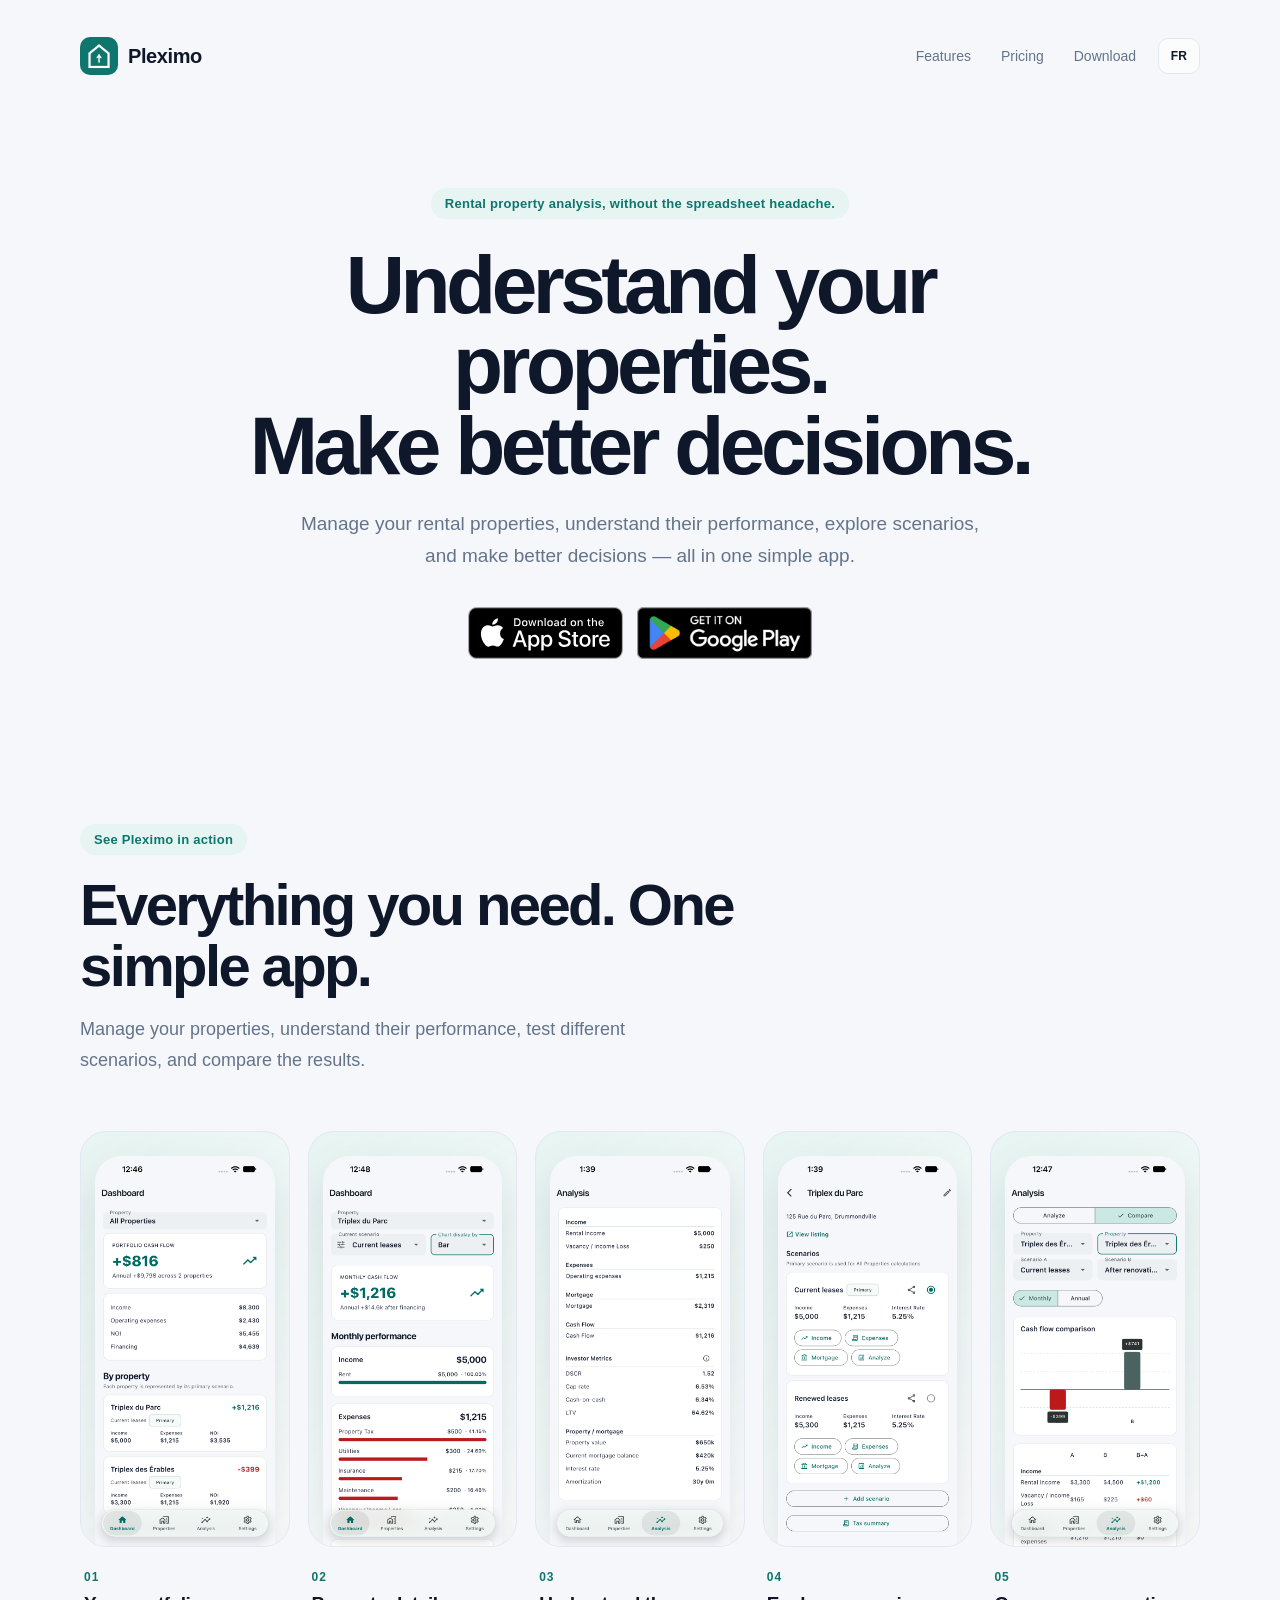
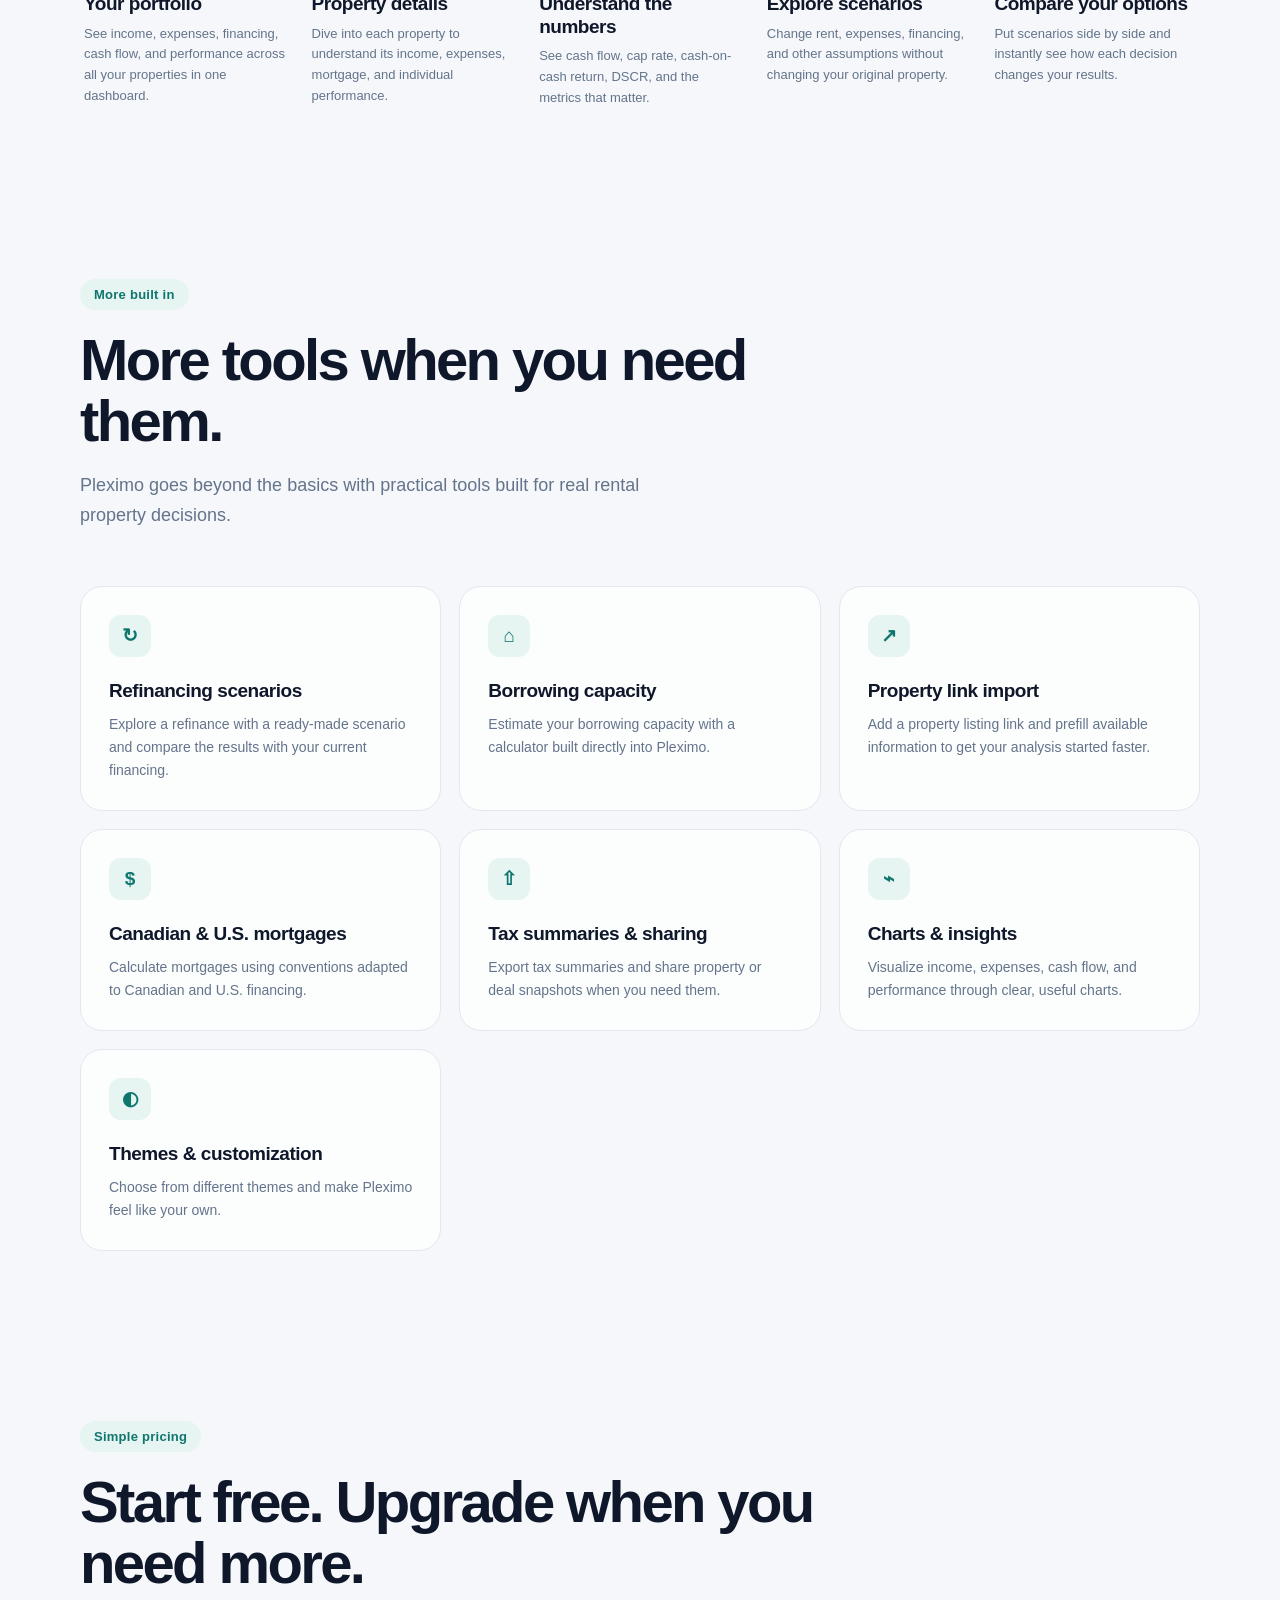
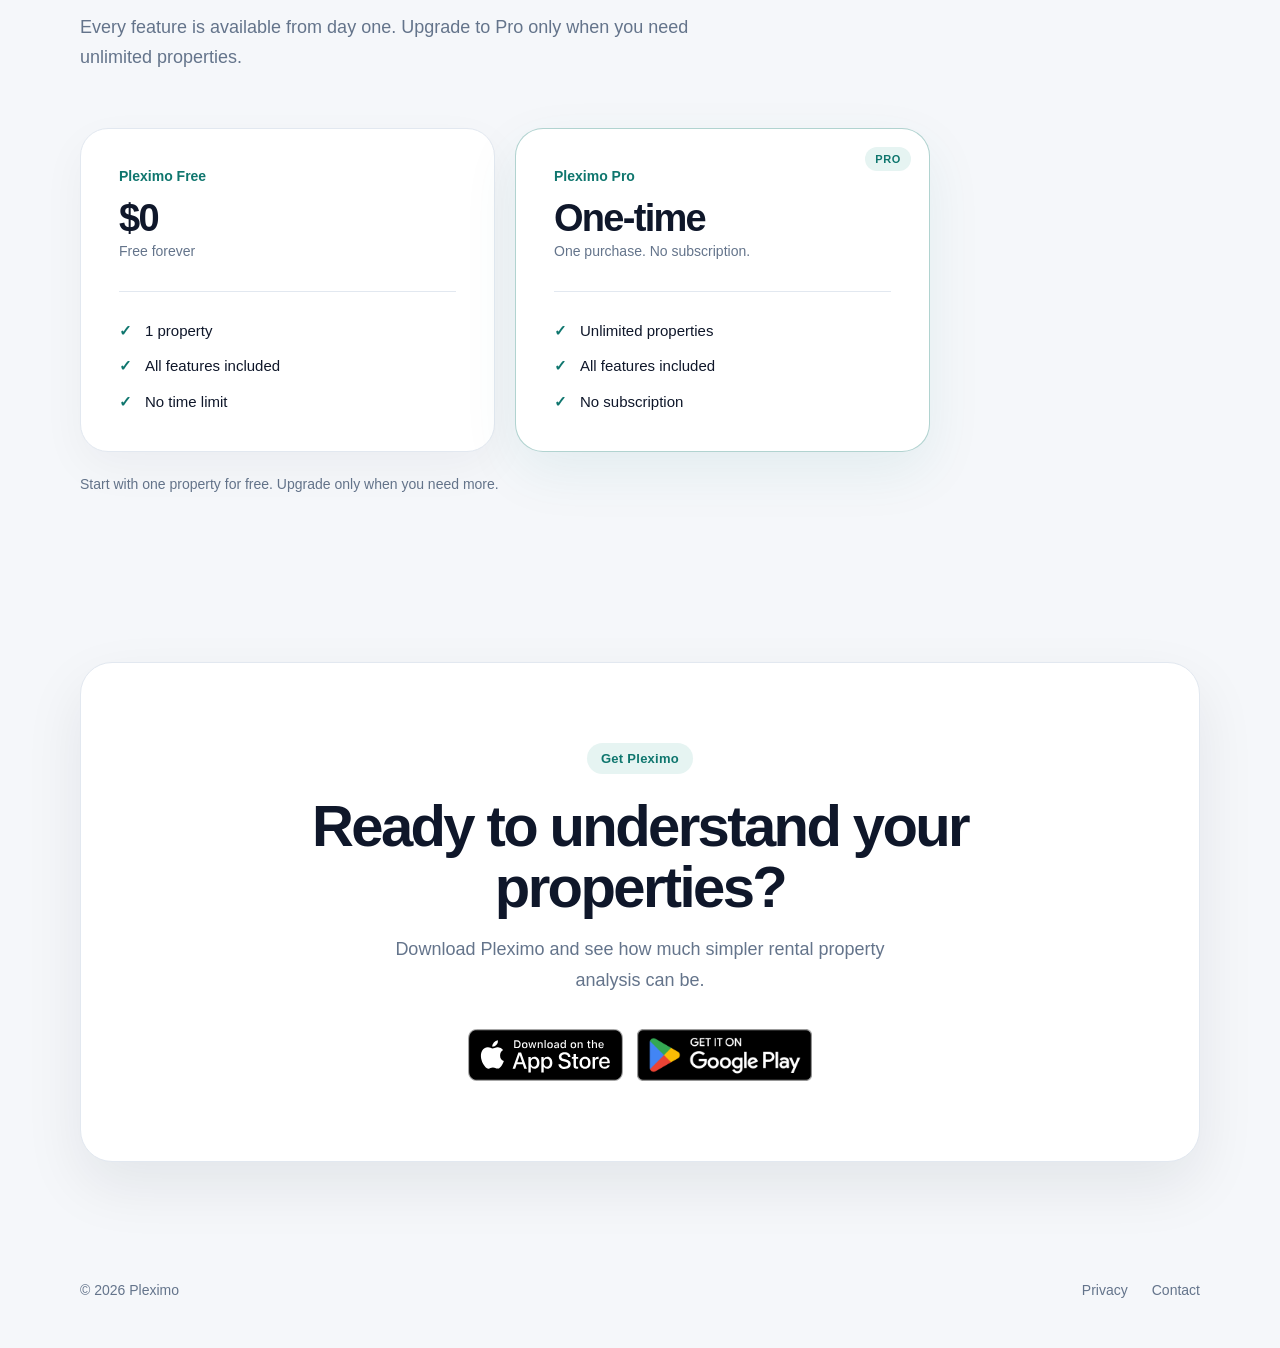
==== index.html @ 224b0ed3 "Improved website" ====
<!doctype html>
<html lang="en">

<head>
  <meta charset="utf-8">
  <meta name="viewport" content="width=device-width, initial-scale=1">

  <meta
    name="description"
    content="Analyze rental properties, explore scenarios, calculate borrowing capacity, and understand your real estate investments with Pleximo."
  >

  <meta name="theme-color" content="#f5f7fa">

  <title>Pleximo — Understand your properties. Make better decisions.</title>

  <link rel="stylesheet" href="styles.css">
</head>

<body>

  <!-- HEADER -->
  <header class="container">
    <nav>

      <a class="brand" href="#">
        <img src="logo.png" alt="Pleximo" class="brand-logo">
        <span>Pleximo</span>
      </a>

      <div class="nav-right">

        <div class="navlinks">
          <a href="#features">Features</a>
          <a href="#pricing">Pricing</a>
          <a href="#download">Download</a>
        </div>

        <a
          class="language-switch"
          href="fr.html"
          aria-label="Afficher le site en français"
        >
          FR
        </a>

      </div>

    </nav>
  </header>


  <main>

    <!-- HERO -->
    <section class="hero container">

      <div class="eyebrow">
        Rental property analysis, without the spreadsheet headache.
      </div>

      <h1>
        Understand your properties.<br>
        Make better decisions.
      </h1>

      <p>
        Manage your rental properties, understand their performance,
        explore scenarios, and make better decisions — all in one simple app.
      </p>

      <div class="store-buttons">

        <a
          href="https://apps.apple.com/"
          target="_blank"
          rel="noopener"
          class="store-link"
          aria-label="Download Pleximo on the App Store"
        >
          <img
            src="assets/badges/app-store-en.svg"
            alt="Download on the App Store"
            class="store-badge"
          >
        </a>

        <a
          href="https://play.google.com/"
          target="_blank"
          rel="noopener"
          class="store-link"
          aria-label="Get Pleximo on Google Play"
        >
          <img
            src="assets/badges/google-play-en.png"
            alt="Get it on Google Play"
            class="store-badge"
          >
        </a>

      </div>

    </section>


    <!-- APP SHOWCASE -->
    <section class="section container" id="features">

      <div class="section-head showcase-head">

        <div class="eyebrow">
          See Pleximo in action
        </div>

        <h2>
          Everything you need. One simple app.
        </h2>

        <p>
          Manage your properties, understand their performance,
          test different scenarios, and compare the results.
        </p>

      </div>


      <div class="screenshots-scroll">

        <!-- PORTFOLIO -->
        <article class="screenshot-item">

          <div class="screenshot-card">
            <img
              src="assets/en/dashboard.png"
              alt="Pleximo portfolio dashboard"
              class="showcase-screenshot"
            >
          </div>

          <div class="screenshot-info">
            <span>01</span>

            <h3>Your portfolio</h3>

            <p>
              See income, expenses, financing, cash flow, and performance
              across all your properties in one dashboard.
            </p>
          </div>

        </article>


        <!-- PROPERTY -->
        <article class="screenshot-item">

          <div class="screenshot-card">
            <img
              src="assets/en/property.png"
              alt="Pleximo property overview"
              class="showcase-screenshot"
            >
          </div>

          <div class="screenshot-info">
            <span>02</span>

            <h3>Property details</h3>

            <p>
              Dive into each property to understand its income,
              expenses, mortgage, and individual performance.
            </p>
          </div>

        </article>


        <!-- ANALYSIS -->
        <article class="screenshot-item">

          <div class="screenshot-card">
            <img
              src="assets/en/analysis.png"
              alt="Pleximo investment analysis"
              class="showcase-screenshot"
            >
          </div>

          <div class="screenshot-info">
            <span>03</span>

            <h3>Understand the numbers</h3>

            <p>
              See cash flow, cap rate, cash-on-cash return,
              DSCR, and the metrics that matter.
            </p>
          </div>

        </article>


        <!-- SCENARIOS -->
        <article class="screenshot-item">

          <div class="screenshot-card">
            <img
              src="assets/en/scenario.png"
              alt="Pleximo property scenarios"
              class="showcase-screenshot"
            >
          </div>

          <div class="screenshot-info">
            <span>04</span>

            <h3>Explore scenarios</h3>

            <p>
              Change rent, expenses, financing, and other assumptions
              without changing your original property.
            </p>
          </div>

        </article>


        <!-- COMPARISON -->
        <article class="screenshot-item">

          <div class="screenshot-card">
            <img
              src="assets/en/comparison.png"
              alt="Pleximo scenario comparison"
              class="showcase-screenshot"
            >
          </div>

          <div class="screenshot-info">
            <span>05</span>

            <h3>Compare your options</h3>

            <p>
              Put scenarios side by side and instantly see
              how each decision changes your results.
            </p>
          </div>

        </article>

      </div>

    </section>


    <!-- MORE FEATURES -->
    <section class="section container">

      <div class="section-head">

        <div class="eyebrow">
          More built in
        </div>

        <h2>
          More tools when you need them.
        </h2>

        <p>
          Pleximo goes beyond the basics with practical tools
          built for real rental property decisions.
        </p>

      </div>


      <div class="feature-grid">

        <article class="feature-card">
          <div class="feature-icon">↻</div>

          <h3>Refinancing scenarios</h3>

          <p>
            Explore a refinance with a ready-made scenario and compare
            the results with your current financing.
          </p>
        </article>


        <article class="feature-card">
          <div class="feature-icon">⌂</div>

          <h3>Borrowing capacity</h3>

          <p>
            Estimate your borrowing capacity with a calculator
            built directly into Pleximo.
          </p>
        </article>


        <article class="feature-card">
          <div class="feature-icon">↗</div>

          <h3>Property link import</h3>

          <p>
            Add a property listing link and prefill available information
            to get your analysis started faster.
          </p>
        </article>


        <article class="feature-card">
          <div class="feature-icon">$</div>

          <h3>Canadian &amp; U.S. mortgages</h3>

          <p>
            Calculate mortgages using conventions adapted to
            Canadian and U.S. financing.
          </p>
        </article>


        <article class="feature-card">
          <div class="feature-icon">⇧</div>

          <h3>Tax summaries &amp; sharing</h3>

          <p>
            Export tax summaries and share property or deal snapshots
            when you need them.
          </p>
        </article>


        <article class="feature-card">
          <div class="feature-icon">⌁</div>

          <h3>Charts &amp; insights</h3>

          <p>
            Visualize income, expenses, cash flow, and performance
            through clear, useful charts.
          </p>
        </article>


        <article class="feature-card">
          <div class="feature-icon">◐</div>

          <h3>Themes &amp; customization</h3>

          <p>
            Choose from different themes and make Pleximo
            feel like your own.
          </p>
        </article>

      </div>

    </section>


    <!-- PRICING -->
    <section class="section container" id="pricing">

      <div class="section-head pricing-head">

        <div class="eyebrow">
          Simple pricing
        </div>

        <h2>
          Start free. Upgrade when you need more.
        </h2>

        <p>
          Every feature is available from day one.
          Upgrade to Pro only when you need unlimited properties.
        </p>

      </div>


      <div class="pricing-grid">

        <!-- FREE -->
        <article class="pricing-card">

          <div class="pricing-card-top">
            <span class="plan-name">Pleximo Free</span>

            <h3>$0</h3>

            <p class="price-note">
              Free forever
            </p>
          </div>

          <ul class="pricing-features">
            <li>1 property</li>
            <li>All features included</li>
            <li>No time limit</li>
          </ul>

        </article>


        <!-- PRO -->
        <article class="pricing-card pricing-card-pro">

          <div class="pricing-badge">
            Pro
          </div>

          <div class="pricing-card-top">
            <span class="plan-name">Pleximo Pro</span>

            <h3>One-time</h3>

            <p class="price-note">
              One purchase. No subscription.
            </p>
          </div>

          <ul class="pricing-features">
            <li>Unlimited properties</li>
            <li>All features included</li>
            <li>No subscription</li>
          </ul>

        </article>

      </div>


      <p class="pricing-bottom">
        Start with one property for free. Upgrade only when you need more.
      </p>

    </section>


    <!-- DOWNLOAD -->
    <section class="section container" id="download">

      <div class="cta">

        <div class="eyebrow">
          Get Pleximo
        </div>

        <h2>
          Ready to understand your properties?
        </h2>

        <p>
          Download Pleximo and see how much simpler
          rental property analysis can be.
        </p>

        <div class="store-buttons">

          <a
            href="https://apps.apple.com/"
            target="_blank"
            rel="noopener"
            class="store-link"
            aria-label="Download Pleximo on the App Store"
          >
            <img
              src="assets/badges/app-store-en.svg"
              alt="Download on the App Store"
              class="store-badge"
            >
          </a>

          <a
            href="https://play.google.com/"
            target="_blank"
            rel="noopener"
            class="store-link"
            aria-label="Get Pleximo on Google Play"
          >
            <img
              src="assets/badges/google-play-en.png"
              alt="Get it on Google Play"
              class="store-badge"
            >
          </a>

        </div>

      </div>

    </section>

  </main>


  <!-- FOOTER -->
  <footer class="container">

    <span>© 2026 Pleximo</span>

    <div>
      <a href="privacy.html">Privacy</a>
      <a href="mailto:hello@example.com">Contact</a>
    </div>

  </footer>

</body>
</html>
---- styles.css ----
:root {
  --bg: #f5f7fa;
  --surface: #ffffff;
  --text: #0f172a;
  --muted: #64748b;
  --line: #e2e8f0;

  --accent: #0f766e;
  --accent-soft: #e6f4f2;

  --radius: 18px;
  --radius-large: 32px;

  --shadow:
    0 24px 60px rgba(15, 23, 42, 0.08);
}


/* ========================================
   RESET
   ======================================== */

* {
  box-sizing: border-box;
}

html {
  scroll-behavior: smooth;
}

body {
  margin: 0;

  font-family:
    -apple-system,
    BlinkMacSystemFont,
    "Segoe UI",
    Roboto,
    Helvetica,
    Arial,
    sans-serif;

  background: var(--bg);
  color: var(--text);

  -webkit-font-smoothing: antialiased;
}

img {
  max-width: 100%;
}

a {
  color: inherit;
  text-decoration: none;
}


/* ========================================
   LAYOUT
   ======================================== */

.container {
  width: min(1120px, calc(100% - 40px));
  margin-inline: auto;
}


/* ========================================
   HEADER
   ======================================== */

header {
  padding-top: 24px;
}

nav {
  display: flex;
  justify-content: space-between;
  align-items: center;

  min-height: 64px;
}

.brand {
  display: flex;
  align-items: center;
  gap: 10px;

  font-size: 20px;
  font-weight: 700;

  letter-spacing: -0.02em;
}

.brand-logo {
  width: 38px;
  height: 38px;

  object-fit: contain;

  border-radius: 10px;
}

.nav-right {
  display: flex;
  align-items: center;

  gap: 22px;
}

.navlinks {
  display: flex;
  align-items: center;

  gap: 30px;

  color: var(--muted);

  font-size: 14px;
  font-weight: 500;
}

.navlinks a {
  transition: color 0.2s ease;
}

.navlinks a:hover {
  color: var(--text);
}


/* ========================================
   LANGUAGE SWITCHER
   ======================================== */

.language-switch {
  display: inline-flex;
  justify-content: center;
  align-items: center;

  min-width: 42px;
  height: 36px;

  padding: 0 11px;

  background: rgba(255, 255, 255, 0.7);

  border: 1px solid var(--line);
  border-radius: 10px;

  color: var(--text);

  font-size: 12px;
  font-weight: 700;

  letter-spacing: 0.03em;

  transition:
    transform 0.2s ease,
    background 0.2s ease,
    border-color 0.2s ease,
    box-shadow 0.2s ease;
}

.language-switch:hover {
  transform: translateY(-1px);

  background: var(--accent-soft);

  border-color: rgba(15, 118, 110, 0.25);

  box-shadow:
    0 6px 18px rgba(15, 23, 42, 0.06);
}


/* ========================================
   HERO
   ======================================== */

.hero {
  padding-top: 100px;
  padding-bottom: 80px;

  text-align: center;
}

.eyebrow {
  display: inline-flex;

  padding: 8px 14px;

  background: var(--accent-soft);
  color: var(--accent);

  border-radius: 999px;

  font-size: 13px;
  font-weight: 700;

  letter-spacing: 0.02em;
}

.hero h1 {
  max-width: 900px;

  margin: 26px auto 22px;

  font-size: clamp(48px, 7vw, 82px);
  line-height: 0.98;

  letter-spacing: -0.055em;
}

.hero > p {
  max-width: 680px;

  margin: 0 auto;

  color: var(--muted);

  font-size: 19px;
  line-height: 1.7;
}


/* ========================================
   STORE BADGES
   ======================================== */

.store-buttons {
  display: flex;
  justify-content: center;
  align-items: center;

  flex-wrap: wrap;

  gap: 14px;

  margin-top: 34px;
}

.store-link {
  display: inline-flex;
  align-items: center;

  transition:
    transform 0.2s ease,
    opacity 0.2s ease;
}

.store-link:hover {
  transform: translateY(-2px);
  opacity: 0.92;
}

.store-link:focus-visible {
  outline: 3px solid rgba(15, 118, 110, 0.25);
  outline-offset: 5px;

  border-radius: 8px;
}

.store-badge {
  display: block;

  width: auto;
  height: 52px;
}


/* ========================================
   GENERAL SECTIONS
   ======================================== */

.section {
  padding-top: 85px;
  padding-bottom: 85px;
}

.section-head {
  max-width: 720px;

  margin-bottom: 55px;
}

.section-head h2 {
  margin: 20px 0 18px;

  font-size: clamp(38px, 5vw, 58px);
  line-height: 1.05;

  letter-spacing: -0.045em;
}

.section-head p {
  max-width: 620px;

  margin: 0;

  color: var(--muted);

  font-size: 18px;
  line-height: 1.7;
}


/* ========================================
   APP SHOWCASE
   ======================================== */

.showcase-head {
  max-width: 700px;

  margin-bottom: 55px;
}

.screenshots-scroll {
  display: grid;

  grid-template-columns: repeat(5, minmax(0, 1fr));

  gap: 18px;

  align-items: start;
}

.screenshot-item {
  min-width: 0;
}

.screenshot-card {
  position: relative;

  display: flex;
  justify-content: center;
  align-items: flex-start;

  padding: 24px 14px 0;

  background:
    linear-gradient(
      145deg,
      var(--accent-soft),
      rgba(255, 255, 255, 0.9)
    );

  border: 1px solid var(--line);
  border-radius: 26px;

  overflow: hidden;

  transition:
    transform 0.3s ease,
    box-shadow 0.3s ease;
}

.screenshot-card:hover {
  transform: translateY(-4px);

  box-shadow:
    0 18px 45px rgba(15, 23, 42, 0.08);
}

.showcase-screenshot {
  position: relative;

  display: block;

  width: 100%;
  max-width: 210px;
  height: auto;

  border-radius: 26px 26px 0 0;

  box-shadow:
    0 20px 45px rgba(15, 23, 42, 0.12);

  transition:
    transform 0.35s ease,
    box-shadow 0.35s ease;

  z-index: 1;
}

.screenshot-item:hover .showcase-screenshot {
  transform: translateY(-5px);

  box-shadow:
    0 28px 60px rgba(15, 23, 42, 0.16);
}

.screenshot-info {
  padding: 20px 4px 0;
}

.screenshot-info span {
  color: var(--accent);

  font-size: 12px;
  font-weight: 800;

  letter-spacing: 0.08em;
}

.screenshot-info h3 {
  margin: 8px 0;

  font-size: 19px;
  line-height: 1.2;

  letter-spacing: -0.025em;
}

.screenshot-info p {
  margin: 0;

  color: var(--muted);

  font-size: 13px;
  line-height: 1.6;
}


/* ========================================
   MORE FEATURES
   ======================================== */

.feature-grid {
  display: grid;

  grid-template-columns: repeat(3, 1fr);

  gap: 18px;
}

.feature-card {
  padding: 28px;

  background: rgba(255, 255, 255, 0.72);

  border: 1px solid var(--line);
  border-radius: 22px;

  transition:
    transform 0.25s ease,
    box-shadow 0.25s ease,
    border-color 0.25s ease;
}

.feature-card:hover {
  transform: translateY(-3px);

  border-color: rgba(15, 118, 110, 0.2);

  box-shadow:
    0 16px 40px rgba(15, 23, 42, 0.06);
}

.feature-icon {
  display: flex;
  justify-content: center;
  align-items: center;

  width: 42px;
  height: 42px;

  margin-bottom: 22px;

  background: var(--accent-soft);
  color: var(--accent);

  border-radius: 12px;

  font-size: 19px;
  font-weight: 700;
}

.feature-card h3 {
  margin: 0 0 10px;

  font-size: 19px;
  line-height: 1.25;

  letter-spacing: -0.025em;
}

.feature-card p {
  margin: 0;

  color: var(--muted);

  font-size: 14px;
  line-height: 1.65;
}


/* ========================================
   PRICING
   ======================================== */

.pricing-head {
  max-width: 760px;
}

.pricing-grid {
  display: grid;

  grid-template-columns: repeat(2, minmax(0, 1fr));

  gap: 20px;

  max-width: 850px;
}

.pricing-card {
  position: relative;

  padding: 38px;

  background: var(--surface);

  border: 1px solid var(--line);
  border-radius: 28px;

  overflow: hidden;

  box-shadow:
    0 16px 45px rgba(15, 23, 42, 0.045);
}

.pricing-card-pro {
  border-color: rgba(15, 118, 110, 0.32);

  box-shadow:
    0 20px 55px rgba(15, 118, 110, 0.08);
}

.pricing-badge {
  position: absolute;

  top: 18px;
  right: 18px;

  padding: 6px 10px;

  background: var(--accent-soft);
  color: var(--accent);

  border-radius: 999px;

  font-size: 11px;
  font-weight: 800;

  letter-spacing: 0.06em;
  text-transform: uppercase;
}

.plan-name {
  color: var(--accent);

  font-size: 14px;
  font-weight: 700;
}

.pricing-card h3 {
  margin: 14px 0 6px;

  font-size: 38px;
  line-height: 1;

  letter-spacing: -0.045em;
}

.price-note {
  margin: 0;

  color: var(--muted);

  font-size: 14px;
}

.pricing-features {
  display: grid;

  gap: 13px;

  margin: 32px 0 0;
  padding: 28px 0 0;

  border-top: 1px solid var(--line);

  list-style: none;
}

.pricing-features li {
  position: relative;

  padding-left: 26px;

  color: var(--text);

  font-size: 15px;
  line-height: 1.5;
}

.pricing-features li::before {
  content: "✓";

  position: absolute;

  left: 0;

  color: var(--accent);

  font-weight: 800;
}

.pricing-bottom {
  max-width: 850px;

  margin: 24px 0 0;

  color: var(--muted);

  font-size: 14px;
}


/* ========================================
   CTA
   ======================================== */

.cta {
  padding: 80px 40px;

  background: var(--surface);

  border: 1px solid var(--line);
  border-radius: 32px;

  text-align: center;

  box-shadow: var(--shadow);
}

.cta h2 {
  max-width: 700px;

  margin: 22px auto 16px;

  font-size: clamp(38px, 5vw, 58px);
  line-height: 1.05;

  letter-spacing: -0.045em;
}

.cta > p {
  max-width: 540px;

  margin: 0 auto;

  color: var(--muted);

  font-size: 18px;
  line-height: 1.7;
}


/* ========================================
   PRIVACY POLICY
   ======================================== */

.privacy {
  max-width: 820px;
  margin: 0 auto;
}

.privacy .section-head {
  margin-bottom: 55px;
}

.privacy .section-head h1 {
  margin: 20px 0 16px;

  font-size: clamp(42px, 6vw, 64px);
  line-height: 1.05;

  letter-spacing: -0.045em;
}

.privacy .section-head p {
  color: var(--muted);

  font-size: 15px;
}

.privacy-content {
  padding: 50px;

  background: var(--surface);

  border: 1px solid var(--line);
  border-radius: 28px;

  box-shadow:
    0 20px 50px rgba(15, 23, 42, 0.05);
}

.privacy-content h2 {
  margin: 42px 0 12px;

  font-size: 22px;

  letter-spacing: -0.025em;
}

.privacy-content h2:first-child {
  margin-top: 0;
}

.privacy-content p {
  margin: 0 0 18px;

  color: var(--muted);

  font-size: 16px;
  line-height: 1.8;
}

.privacy-content a {
  color: var(--accent);

  font-weight: 600;
}

.privacy-content a:hover {
  text-decoration: underline;
}


/* ========================================
   FOOTER
   ======================================== */

footer {
  display: flex;
  justify-content: space-between;
  align-items: center;

  gap: 30px;

  padding-top: 35px;
  padding-bottom: 50px;

  color: var(--muted);

  font-size: 14px;
}

footer div {
  display: flex;

  gap: 24px;
}

footer a {
  transition: color 0.2s ease;
}

footer a:hover {
  color: var(--text);
}


/* ========================================
   TABLET
   ======================================== */

@media (max-width: 900px) {

  .hero {
    padding-top: 80px;
    padding-bottom: 70px;
  }

  .section {
    padding-top: 75px;
    padding-bottom: 75px;
  }

  .screenshots-scroll {
    grid-template-columns: repeat(2, 1fr);

    gap: 50px 22px;
  }

  .screenshot-card {
    padding: 35px 20px 0;
  }

  .showcase-screenshot {
    max-width: 280px;
  }

  .screenshot-info p {
    font-size: 14px;
  }

  .feature-grid {
    grid-template-columns: repeat(2, 1fr);
  }

}


/* ========================================
   MOBILE
   ======================================== */

@media (max-width: 600px) {

  .container {
    width: min(100% - 28px, 1120px);
  }


  /* HEADER */

  header {
    padding-top: 12px;
  }

  nav {
    min-height: 58px;
  }

  .brand-logo {
    width: 34px;
    height: 34px;
  }

  .brand {
    font-size: 18px;
  }

  .nav-right {
    gap: 12px;
  }

  .navlinks {
    display: none;
  }

  .language-switch {
    min-width: 40px;
    height: 34px;

    padding: 0 10px;
  }


  /* HERO */

  .hero {
    padding-top: 60px;
    padding-bottom: 55px;
  }

  .hero h1 {
    margin-top: 22px;

    font-size: clamp(44px, 13vw, 62px);
  }

  .hero > p {
    font-size: 17px;
  }


  /* STORE BADGES */

  .store-buttons {
    gap: 10px;

    margin-top: 30px;
  }

  .store-badge {
    height: 46px;
  }


  /* GENERAL */

  .section {
    padding-top: 65px;
    padding-bottom: 65px;
  }

  .section-head {
    margin-bottom: 42px;
  }

  .section-head h2 {
    font-size: 40px;
  }

  .section-head p {
    font-size: 16px;
  }


  /* SCREENSHOT CAROUSEL */

  .showcase-head {
    margin-bottom: 40px;
  }

  .screenshots-scroll {
    display: flex;

    gap: 16px;

    margin-left: -14px;
    margin-right: -14px;

    padding-left: 14px;
    padding-right: 14px;
    padding-bottom: 15px;

    overflow-x: auto;
    overflow-y: hidden;

    scroll-snap-type: x mandatory;

    scrollbar-width: none;

    -webkit-overflow-scrolling: touch;
  }

  .screenshots-scroll::-webkit-scrollbar {
    display: none;
  }

  .screenshot-item {
    flex: 0 0 78vw;

    max-width: 320px;

    scroll-snap-align: center;
  }

  .screenshot-card {
    padding: 26px 18px 0;

    border-radius: 24px;
  }

  .showcase-screenshot {
    width: 100%;
    max-width: 250px;

    border-radius: 26px 26px 0 0;
  }

  .screenshot-info {
    padding-top: 18px;
  }

  .screenshot-info h3 {
    font-size: 19px;
  }

  .screenshot-info p {
    font-size: 14px;
  }


  /* MORE FEATURES */

  .feature-grid {
    grid-template-columns: 1fr;

    gap: 12px;
  }

  .feature-card {
    padding: 24px;
  }

  .feature-icon {
    margin-bottom: 18px;
  }


  /* PRICING */

  .pricing-grid {
    grid-template-columns: 1fr;

    gap: 14px;
  }

  .pricing-card {
    padding: 30px 24px;
  }

  .pricing-card h3 {
    font-size: 34px;
  }

  .pricing-bottom {
    line-height: 1.6;
  }


  /* CTA */

  .cta {
    padding: 60px 22px;

    border-radius: 26px;
  }

  .cta h2 {
    font-size: 40px;
  }


  /* PRIVACY */

  .privacy-content {
    padding: 30px 22px;

    border-radius: 22px;
  }

  .privacy .section-head h1 {
    font-size: 42px;
  }

  .privacy-content h2 {
    margin-top: 34px;

    font-size: 20px;
  }

  .privacy-content p {
    font-size: 15px;
  }


  /* FOOTER */

  footer {
    flex-direction: column;

    align-items: flex-start;

    padding-bottom: 35px;
  }

}
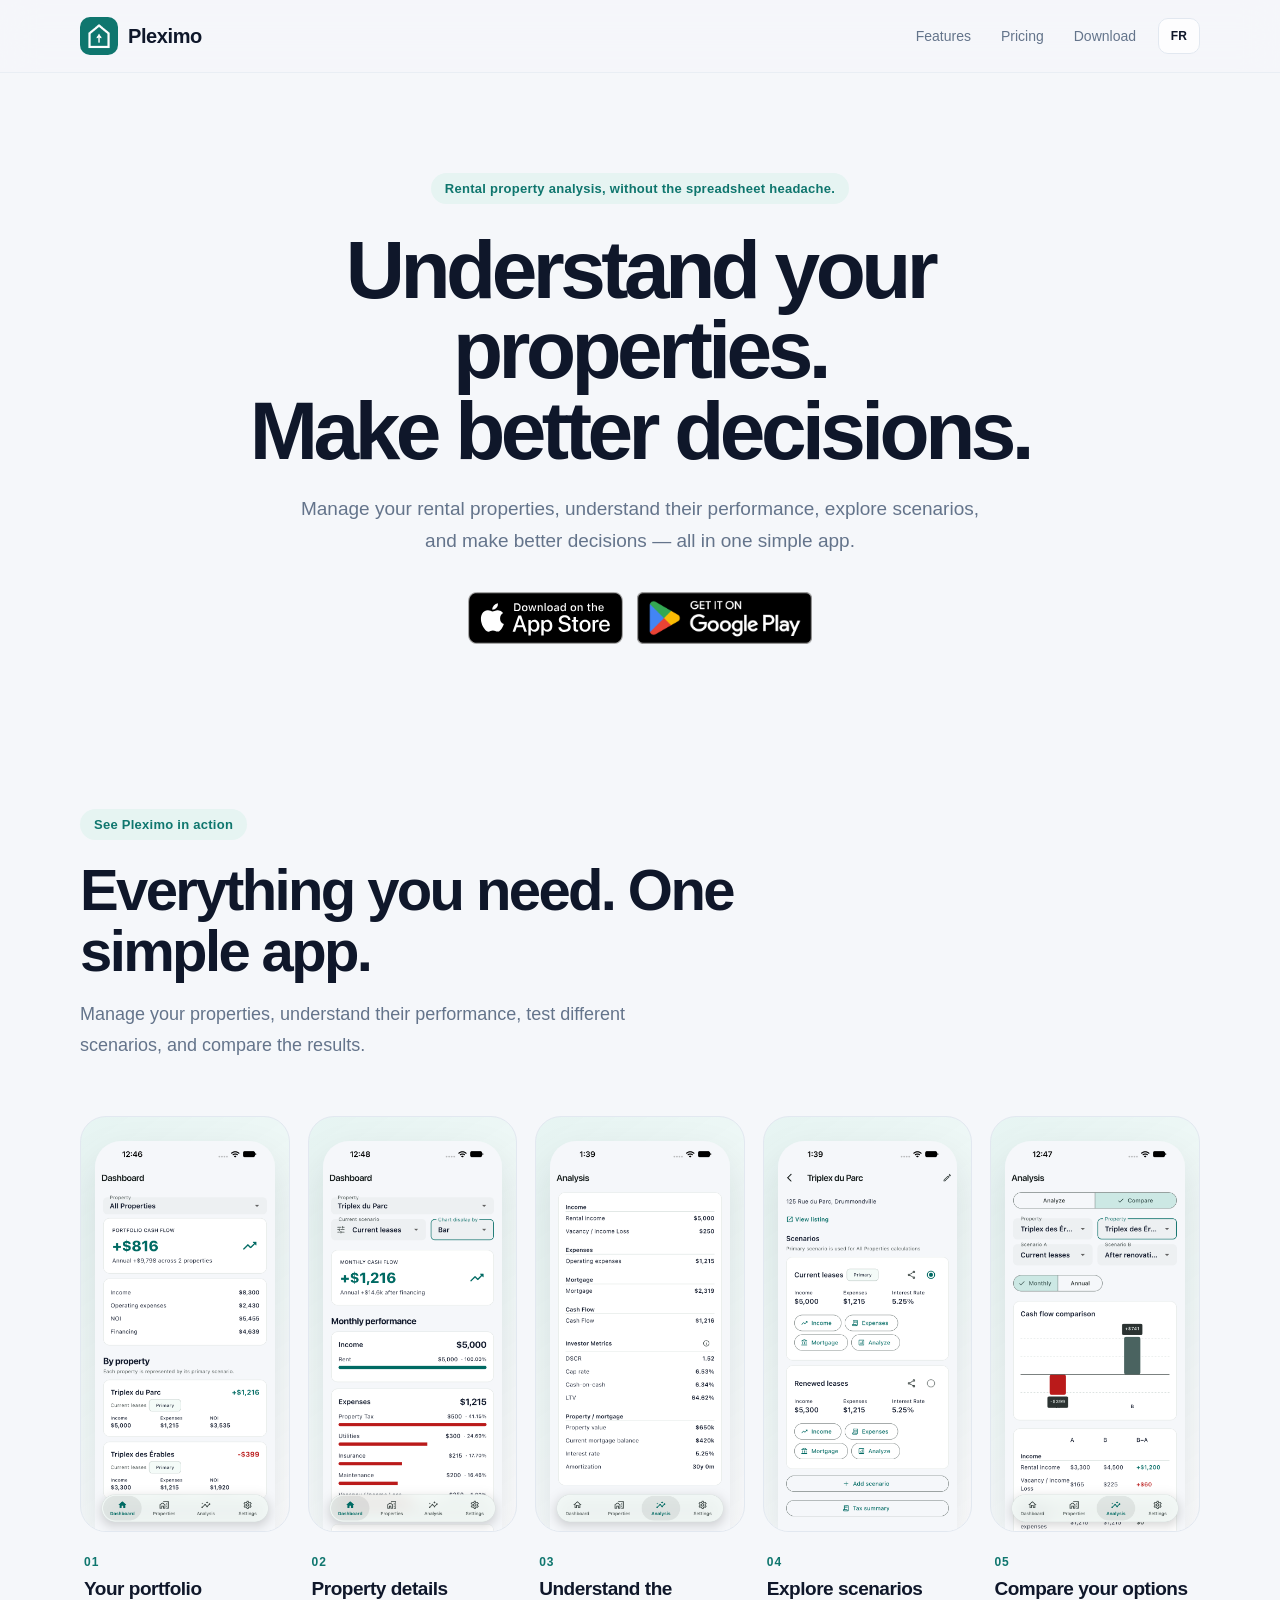
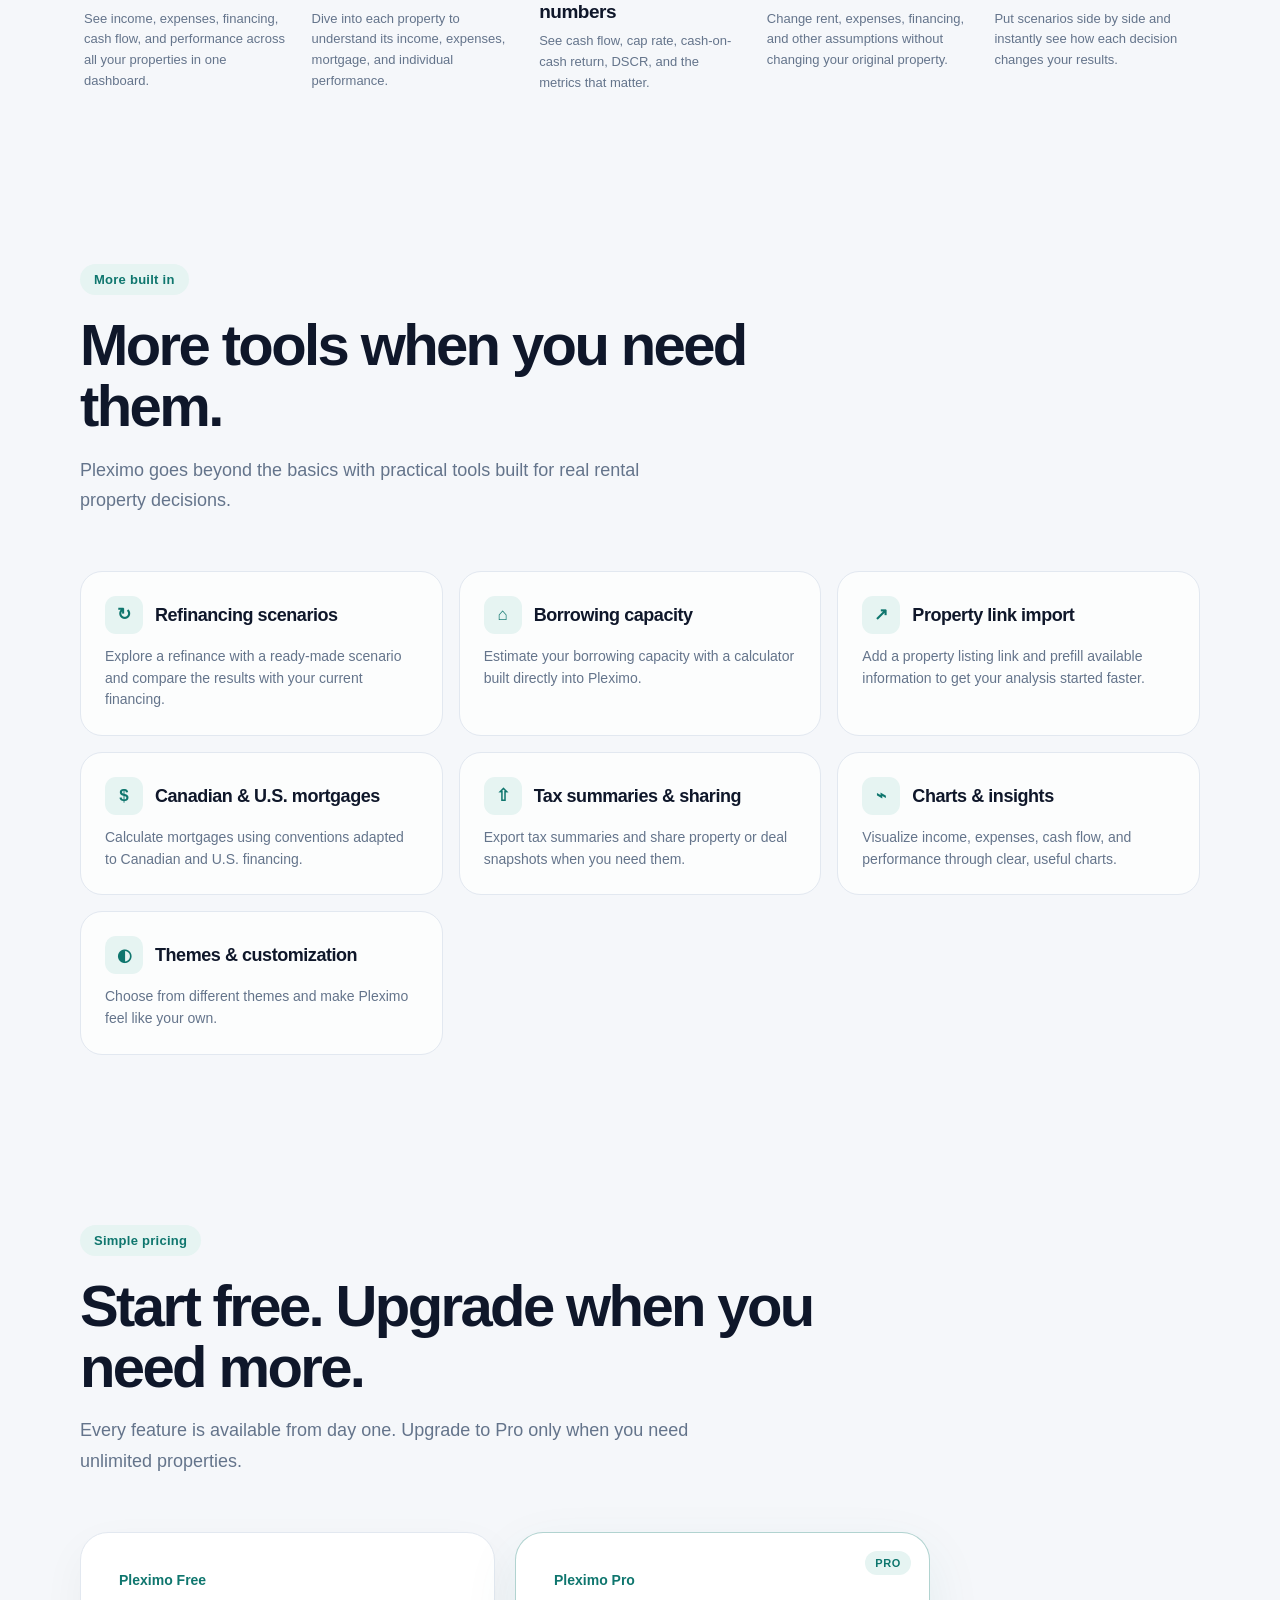
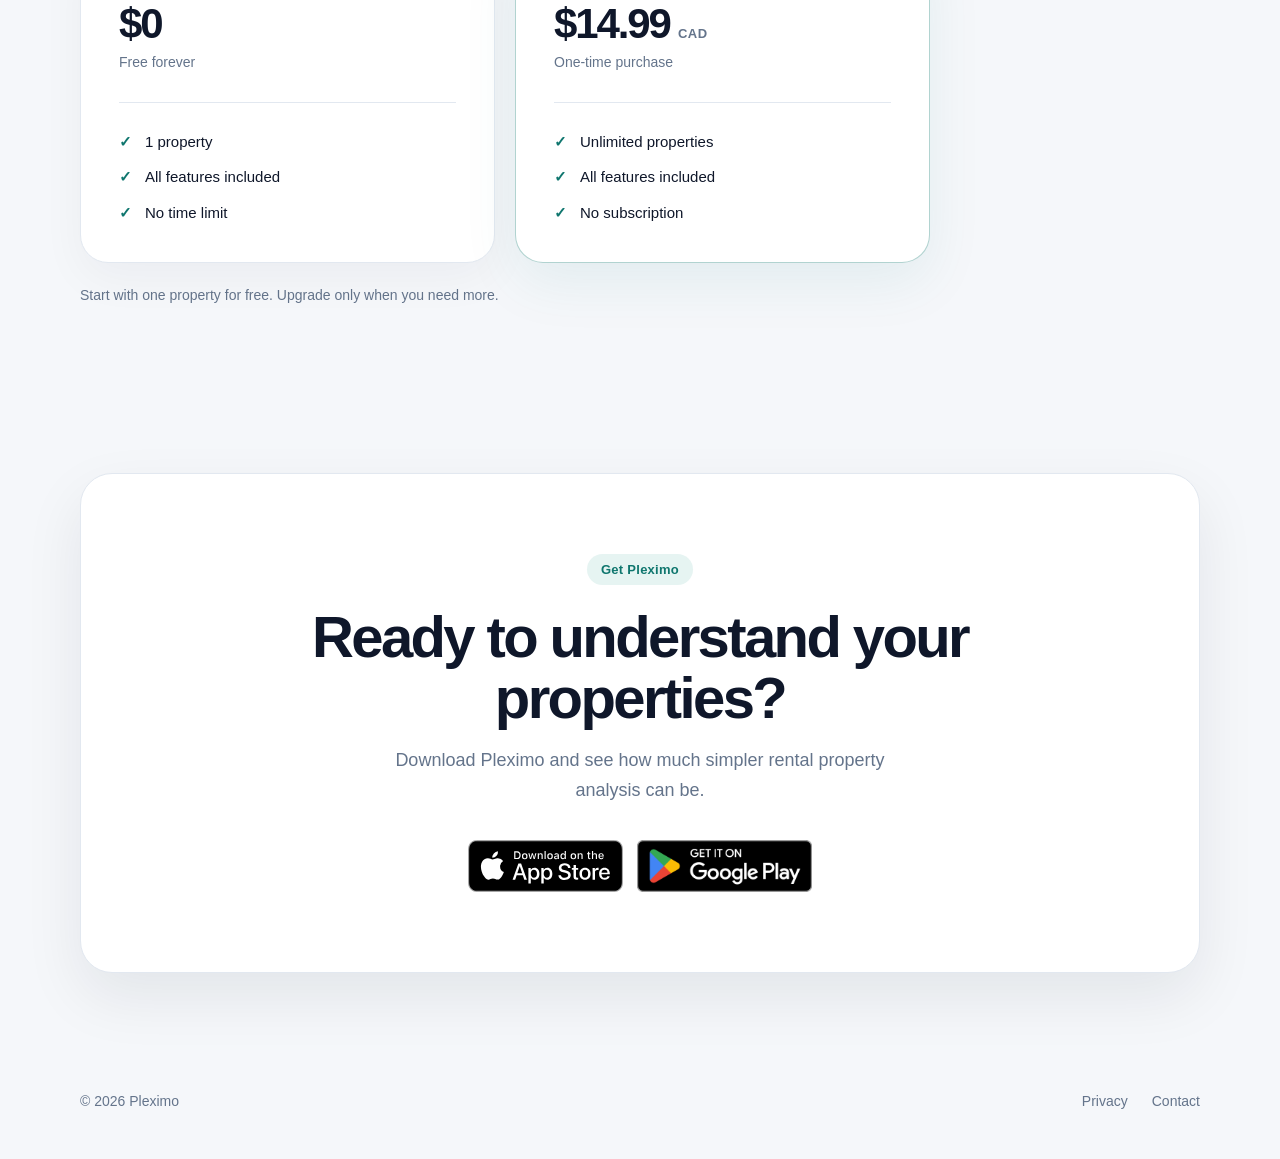
==== commit dac79e3e: "improved and add pricing" ====
--- a/index.html
+++ b/index.html
@@ -20,33 +20,35 @@
 <body>
 
   <!-- HEADER -->
-  <header class="container">
-    <nav>
-
-      <a class="brand" href="#">
-        <img src="logo.png" alt="Pleximo" class="brand-logo">
-        <span>Pleximo</span>
-      </a>
-
-      <div class="nav-right">
-
-        <div class="navlinks">
-          <a href="#features">Features</a>
-          <a href="#pricing">Pricing</a>
-          <a href="#download">Download</a>
+  <header class="site-header">
+    <div class="container">
+      <nav>
+
+        <a class="brand" href="#">
+          <img src="logo.png" alt="Pleximo" class="brand-logo">
+          <span>Pleximo</span>
+        </a>
+
+        <div class="nav-right">
+
+          <div class="navlinks">
+            <a href="#features">Features</a>
+            <a href="#pricing">Pricing</a>
+            <a href="#download">Download</a>
+          </div>
+
+          <a
+            class="language-switch"
+            href="fr.html"
+            aria-label="Afficher le site en français"
+          >
+            FR
+          </a>
+
         </div>
 
-        <a
-          class="language-switch"
-          href="fr.html"
-          aria-label="Afficher le site en français"
-        >
-          FR
-        </a>
-
-      </div>
-
-    </nav>
+      </nav>
+    </div>
   </header>
 
 
@@ -127,7 +129,6 @@
 
       <div class="screenshots-scroll">
 
-        <!-- PORTFOLIO -->
         <article class="screenshot-item">
 
           <div class="screenshot-card">
@@ -152,7 +153,6 @@
         </article>
 
 
-        <!-- PROPERTY -->
         <article class="screenshot-item">
 
           <div class="screenshot-card">
@@ -177,7 +177,6 @@
         </article>
 
 
-        <!-- ANALYSIS -->
         <article class="screenshot-item">
 
           <div class="screenshot-card">
@@ -202,7 +201,6 @@
         </article>
 
 
-        <!-- SCENARIOS -->
         <article class="screenshot-item">
 
           <div class="screenshot-card">
@@ -227,7 +225,6 @@
         </article>
 
 
-        <!-- COMPARISON -->
         <article class="screenshot-item">
 
           <div class="screenshot-card">
@@ -280,86 +277,107 @@
       <div class="feature-grid">
 
         <article class="feature-card">
-          <div class="feature-icon">↻</div>
-
-          <h3>Refinancing scenarios</h3>
+
+          <div class="feature-title">
+            <div class="feature-icon">↻</div>
+            <h3>Refinancing scenarios</h3>
+          </div>
 
           <p>
             Explore a refinance with a ready-made scenario and compare
             the results with your current financing.
           </p>
-        </article>
-
-
-        <article class="feature-card">
-          <div class="feature-icon">⌂</div>
-
-          <h3>Borrowing capacity</h3>
+
+        </article>
+
+
+        <article class="feature-card">
+
+          <div class="feature-title">
+            <div class="feature-icon">⌂</div>
+            <h3>Borrowing capacity</h3>
+          </div>
 
           <p>
             Estimate your borrowing capacity with a calculator
             built directly into Pleximo.
           </p>
-        </article>
-
-
-        <article class="feature-card">
-          <div class="feature-icon">↗</div>
-
-          <h3>Property link import</h3>
+
+        </article>
+
+
+        <article class="feature-card">
+
+          <div class="feature-title">
+            <div class="feature-icon">↗</div>
+            <h3>Property link import</h3>
+          </div>
 
           <p>
             Add a property listing link and prefill available information
             to get your analysis started faster.
           </p>
-        </article>
-
-
-        <article class="feature-card">
-          <div class="feature-icon">$</div>
-
-          <h3>Canadian &amp; U.S. mortgages</h3>
+
+        </article>
+
+
+        <article class="feature-card">
+
+          <div class="feature-title">
+            <div class="feature-icon">$</div>
+            <h3>Canadian &amp; U.S. mortgages</h3>
+          </div>
 
           <p>
             Calculate mortgages using conventions adapted to
             Canadian and U.S. financing.
           </p>
-        </article>
-
-
-        <article class="feature-card">
-          <div class="feature-icon">⇧</div>
-
-          <h3>Tax summaries &amp; sharing</h3>
+
+        </article>
+
+
+        <article class="feature-card">
+
+          <div class="feature-title">
+            <div class="feature-icon">⇧</div>
+            <h3>Tax summaries &amp; sharing</h3>
+          </div>
 
           <p>
             Export tax summaries and share property or deal snapshots
             when you need them.
           </p>
-        </article>
-
-
-        <article class="feature-card">
-          <div class="feature-icon">⌁</div>
-
-          <h3>Charts &amp; insights</h3>
+
+        </article>
+
+
+        <article class="feature-card">
+
+          <div class="feature-title">
+            <div class="feature-icon">⌁</div>
+            <h3>Charts &amp; insights</h3>
+          </div>
 
           <p>
             Visualize income, expenses, cash flow, and performance
             through clear, useful charts.
           </p>
-        </article>
-
-
-        <article class="feature-card">
-          <div class="feature-icon">◐</div>
-
-          <h3>Themes &amp; customization</h3>
+
+        </article>
+
+
+        <article class="feature-card">
+
+          <div class="feature-title">
+            <div class="feature-icon">◐</div>
+            <h3>Themes &amp; customization</h3>
+          </div>
 
           <p>
             Choose from different themes and make Pleximo
             feel like your own.
           </p>
+
         </article>
 
       </div>
@@ -394,13 +412,19 @@
         <article class="pricing-card">
 
           <div class="pricing-card-top">
-            <span class="plan-name">Pleximo Free</span>
-
-            <h3>$0</h3>
+
+            <span class="plan-name">
+              Pleximo Free
+            </span>
+
+            <div class="price">
+              <span class="price-main">$0</span>
+            </div>
 
             <p class="price-note">
               Free forever
             </p>
+
           </div>
 
           <ul class="pricing-features">
@@ -420,13 +444,20 @@
           </div>
 
           <div class="pricing-card-top">
-            <span class="plan-name">Pleximo Pro</span>
-
-            <h3>One-time</h3>
+
+            <span class="plan-name">
+              Pleximo Pro
+            </span>
+
+            <div class="price">
+              <span class="price-main">$14.99</span>
+              <span class="price-currency">CAD</span>
+            </div>
 
             <p class="price-note">
-              One purchase. No subscription.
-            </p>
+              One-time purchase
+            </p>
+
           </div>
 
           <ul class="pricing-features">
--- a/styles.css
+++ b/styles.css
@@ -26,6 +26,7 @@
 
 html {
   scroll-behavior: smooth;
+  scroll-padding-top: 90px;
 }
 
 body {
@@ -67,11 +68,20 @@
 
 
 /* ========================================
-   HEADER
-   ======================================== */
-
-header {
-  padding-top: 24px;
+   STICKY HEADER
+   ======================================== */
+
+.site-header {
+  position: sticky;
+  top: 0;
+  z-index: 100;
+
+  background: rgba(245, 247, 250, 0.78);
+
+  backdrop-filter: blur(18px);
+  -webkit-backdrop-filter: blur(18px);
+
+  border-bottom: 1px solid rgba(226, 232, 240, 0.65);
 }
 
 nav {
@@ -79,12 +89,13 @@
   justify-content: space-between;
   align-items: center;
 
-  min-height: 64px;
+  min-height: 72px;
 }
 
 .brand {
   display: flex;
   align-items: center;
+
   gap: 10px;
 
   font-size: 20px;
@@ -131,7 +142,7 @@
 
 
 /* ========================================
-   LANGUAGE SWITCHER
+   LANGUAGE SWITCH
    ======================================== */
 
 .language-switch {
@@ -432,11 +443,11 @@
 
   grid-template-columns: repeat(3, 1fr);
 
-  gap: 18px;
+  gap: 16px;
 }
 
 .feature-card {
-  padding: 28px;
+  padding: 24px;
 
   background: rgba(255, 255, 255, 0.72);
 
@@ -458,29 +469,38 @@
     0 16px 40px rgba(15, 23, 42, 0.06);
 }
 
+.feature-title {
+  display: flex;
+  align-items: center;
+
+  gap: 12px;
+
+  margin-bottom: 12px;
+}
+
 .feature-icon {
+  flex: 0 0 auto;
+
   display: flex;
   justify-content: center;
   align-items: center;
 
-  width: 42px;
-  height: 42px;
-
-  margin-bottom: 22px;
+  width: 38px;
+  height: 38px;
 
   background: var(--accent-soft);
   color: var(--accent);
 
-  border-radius: 12px;
-
-  font-size: 19px;
+  border-radius: 11px;
+
+  font-size: 17px;
   font-weight: 700;
 }
 
 .feature-card h3 {
-  margin: 0 0 10px;
-
-  font-size: 19px;
+  margin: 0;
+
+  font-size: 18px;
   line-height: 1.25;
 
   letter-spacing: -0.025em;
@@ -492,7 +512,7 @@
   color: var(--muted);
 
   font-size: 14px;
-  line-height: 1.65;
+  line-height: 1.55;
 }
 
 
@@ -564,17 +584,35 @@
   font-weight: 700;
 }
 
-.pricing-card h3 {
-  margin: 14px 0 6px;
-
-  font-size: 38px;
+.price {
+  display: flex;
+  align-items: baseline;
+
+  gap: 8px;
+
+  margin-top: 14px;
+}
+
+.price-main {
+  font-size: 42px;
   line-height: 1;
 
-  letter-spacing: -0.045em;
+  font-weight: 700;
+
+  letter-spacing: -0.05em;
+}
+
+.price-currency {
+  color: var(--muted);
+
+  font-size: 13px;
+  font-weight: 700;
+
+  letter-spacing: 0.04em;
 }
 
 .price-note {
-  margin: 0;
+  margin: 9px 0 0;
 
   color: var(--muted);
 
@@ -821,6 +859,10 @@
 
 @media (max-width: 600px) {
 
+  html {
+    scroll-padding-top: 76px;
+  }
+
   .container {
     width: min(100% - 28px, 1120px);
   }
@@ -828,12 +870,8 @@
 
   /* HEADER */
 
-  header {
-    padding-top: 12px;
-  }
-
   nav {
-    min-height: 58px;
+    min-height: 62px;
   }
 
   .brand-logo {
@@ -849,6 +887,10 @@
     gap: 12px;
   }
 
+  /*
+    Keep the sticky header clean on small phones.
+    Logo + Pleximo + language selector remain visible.
+  */
   .navlinks {
     display: none;
   }
@@ -892,7 +934,7 @@
   }
 
 
-  /* GENERAL */
+  /* GENERAL SECTIONS */
 
   .section {
     padding-top: 65px;
@@ -978,20 +1020,40 @@
   }
 
 
-  /* MORE FEATURES */
+  /* COMPACT FEATURES */
 
   .feature-grid {
     grid-template-columns: 1fr;
 
-    gap: 12px;
+    gap: 10px;
   }
 
   .feature-card {
-    padding: 24px;
+    padding: 18px 20px;
+  }
+
+  .feature-title {
+    gap: 10px;
+
+    margin-bottom: 8px;
   }
 
   .feature-icon {
-    margin-bottom: 18px;
+    width: 34px;
+    height: 34px;
+
+    border-radius: 9px;
+
+    font-size: 15px;
+  }
+
+  .feature-card h3 {
+    font-size: 17px;
+  }
+
+  .feature-card p {
+    font-size: 13px;
+    line-height: 1.5;
   }
 
 
@@ -1007,8 +1069,8 @@
     padding: 30px 24px;
   }
 
-  .pricing-card h3 {
-    font-size: 34px;
+  .price-main {
+    font-size: 38px;
   }
 
   .pricing-bottom {
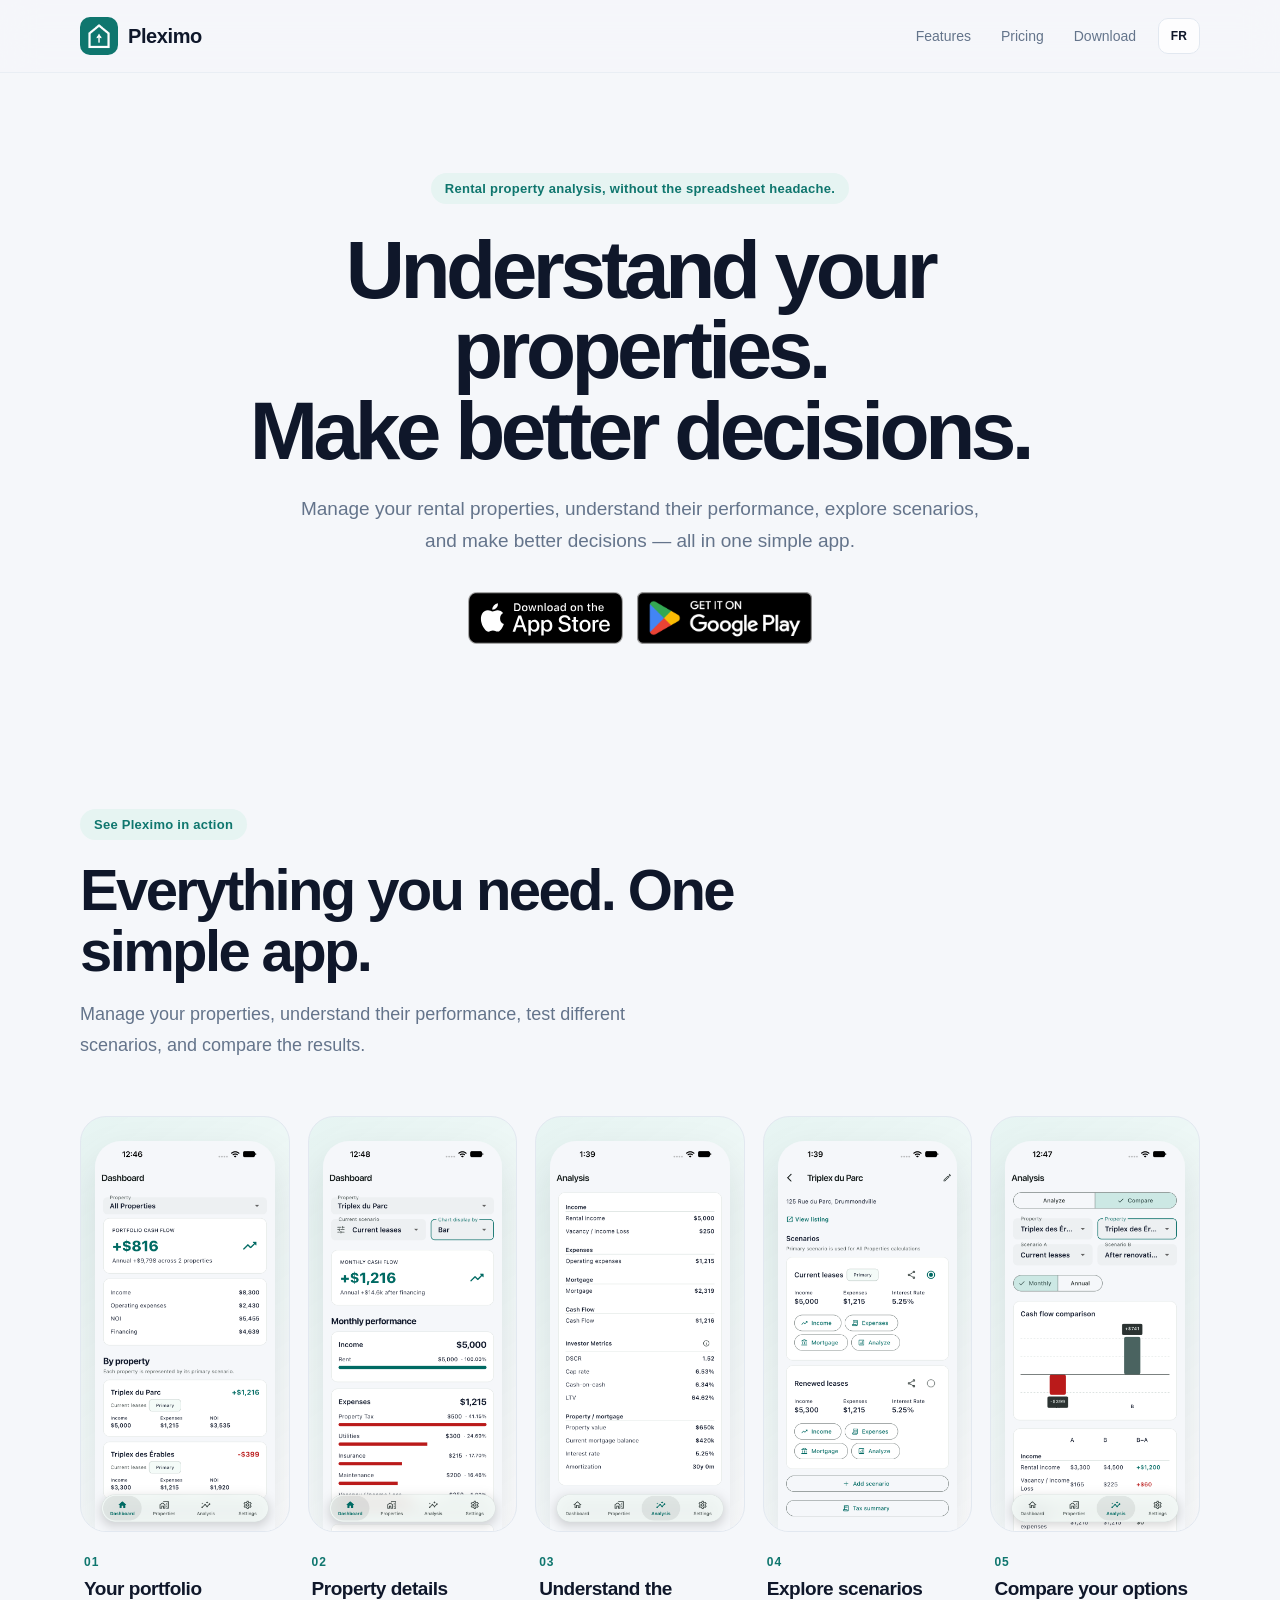
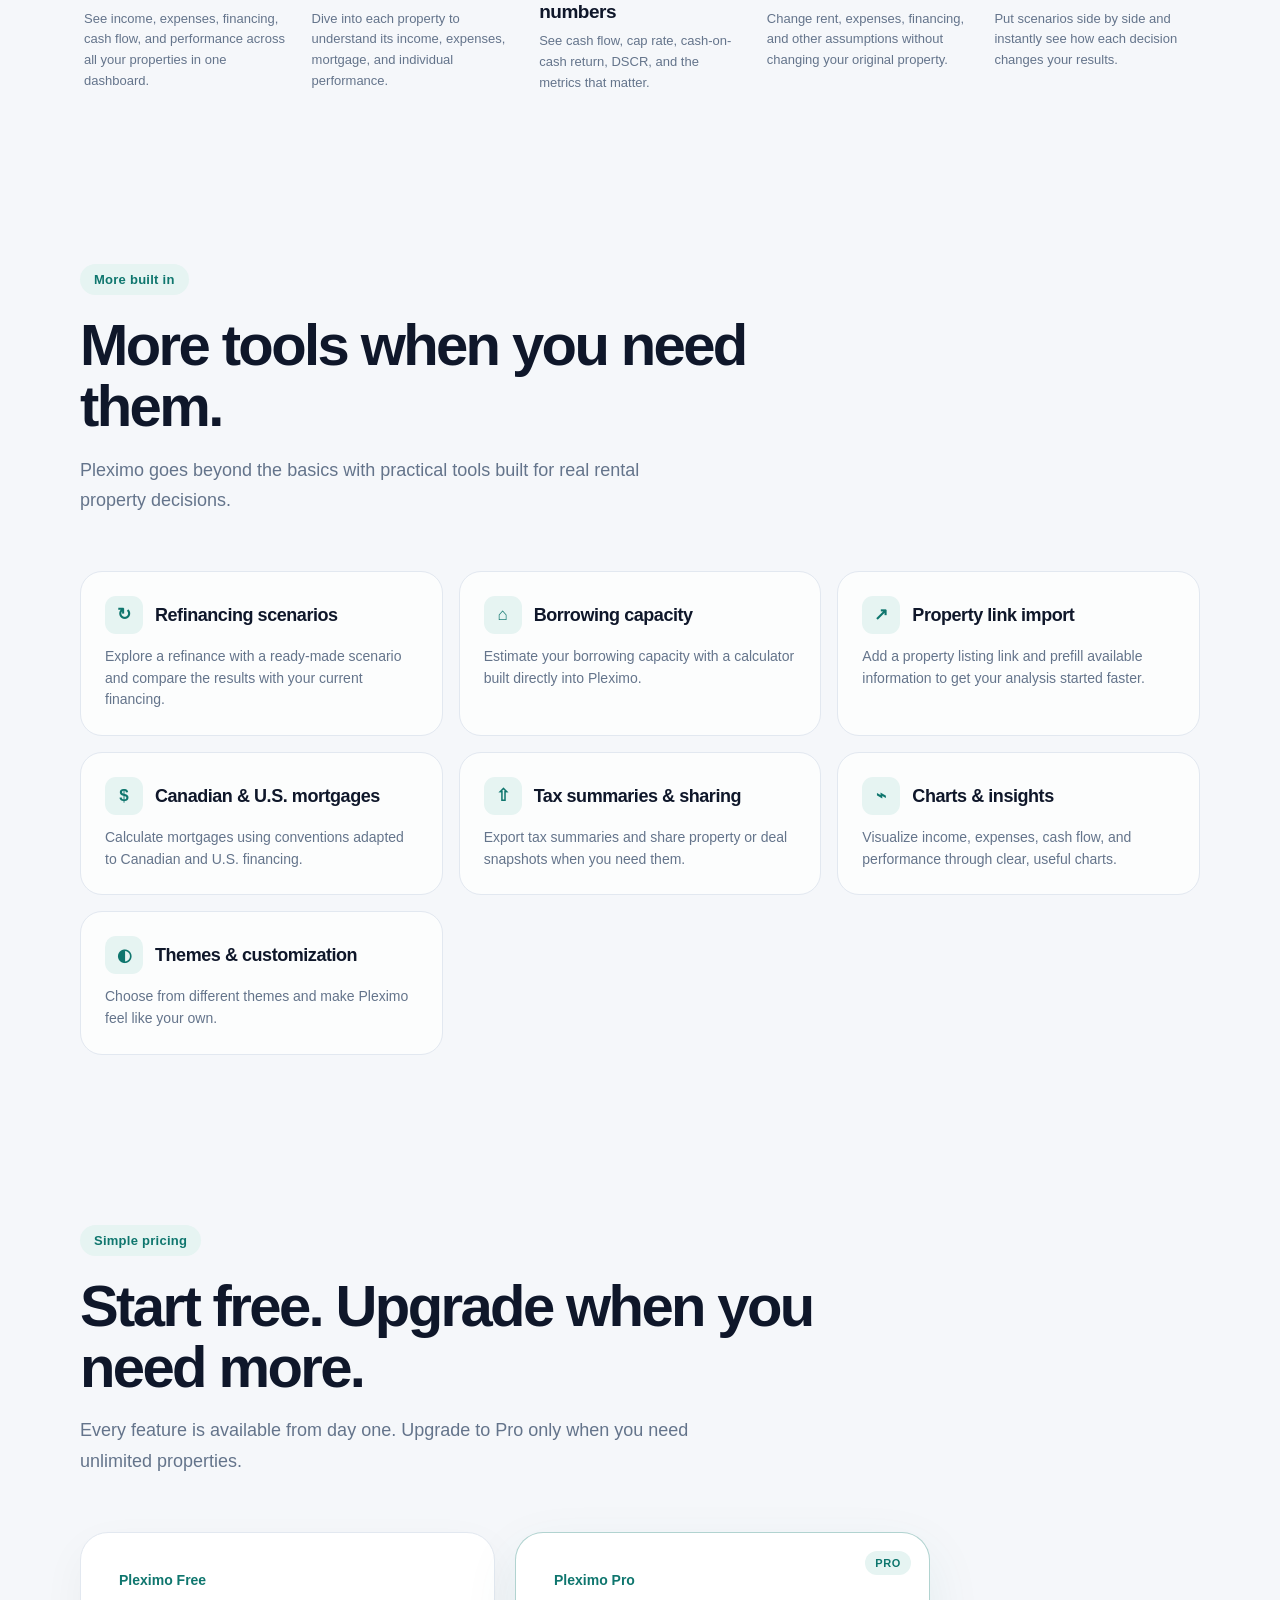
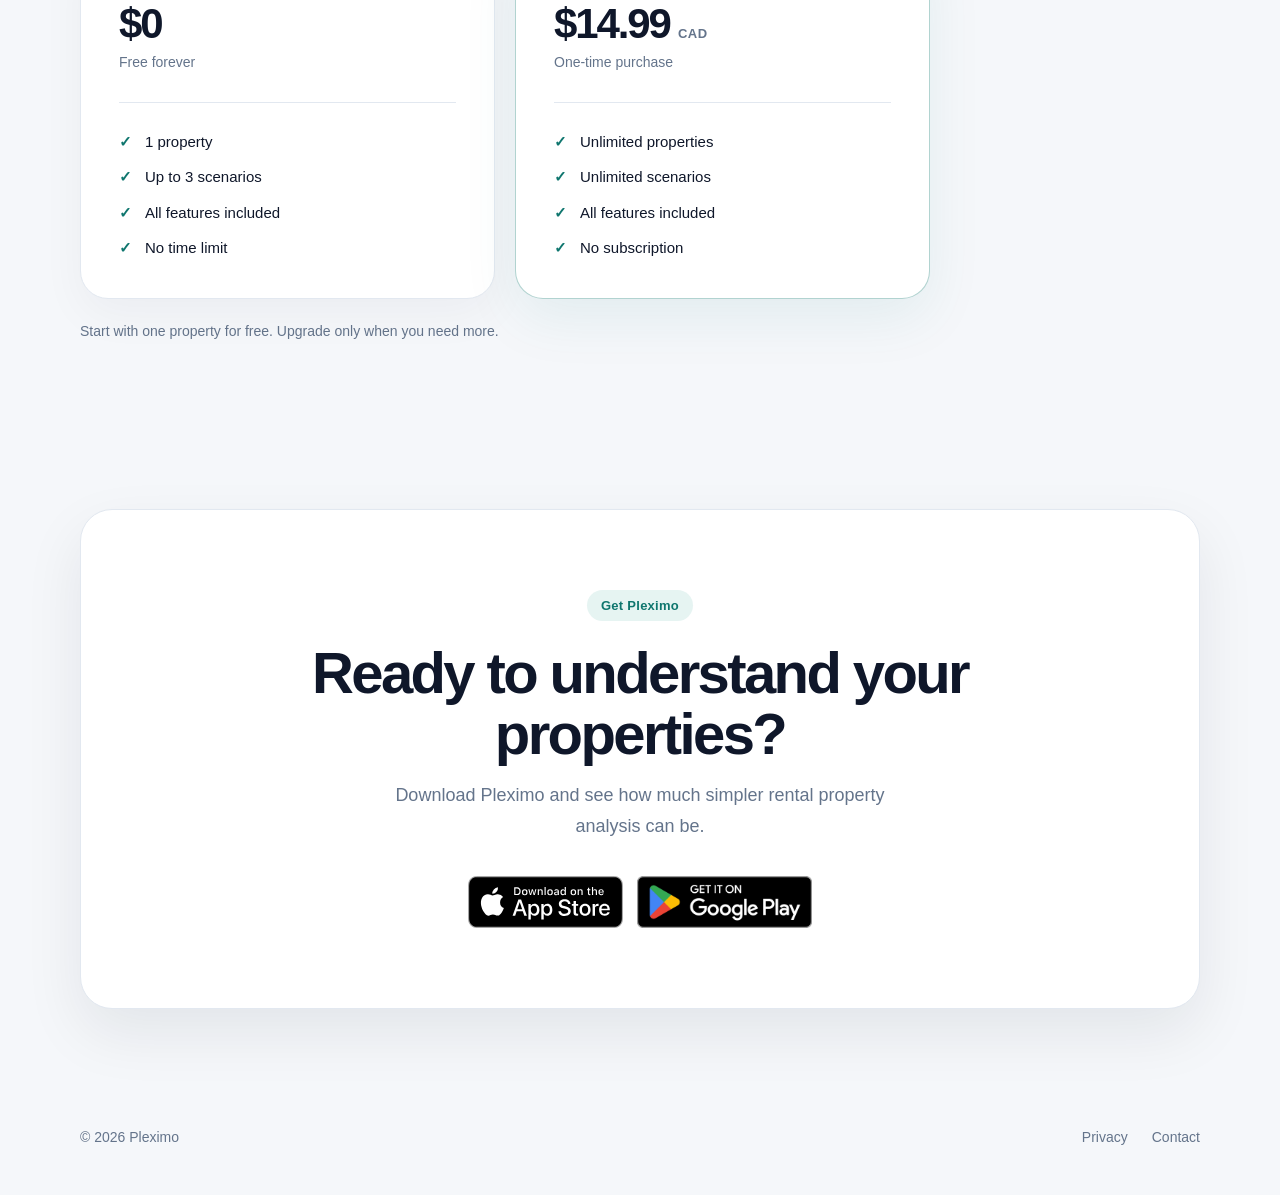
==== commit 08d824bf: "corrected whats include in the free and paid subscriptions" ====
--- a/index.html
+++ b/index.html
@@ -429,6 +429,7 @@
 
           <ul class="pricing-features">
             <li>1 property</li>
+            <li>Up to 3 scenarios</li>
             <li>All features included</li>
             <li>No time limit</li>
           </ul>
@@ -462,6 +463,7 @@
 
           <ul class="pricing-features">
             <li>Unlimited properties</li>
+            <li>Unlimited scenarios</li>
             <li>All features included</li>
             <li>No subscription</li>
           </ul>
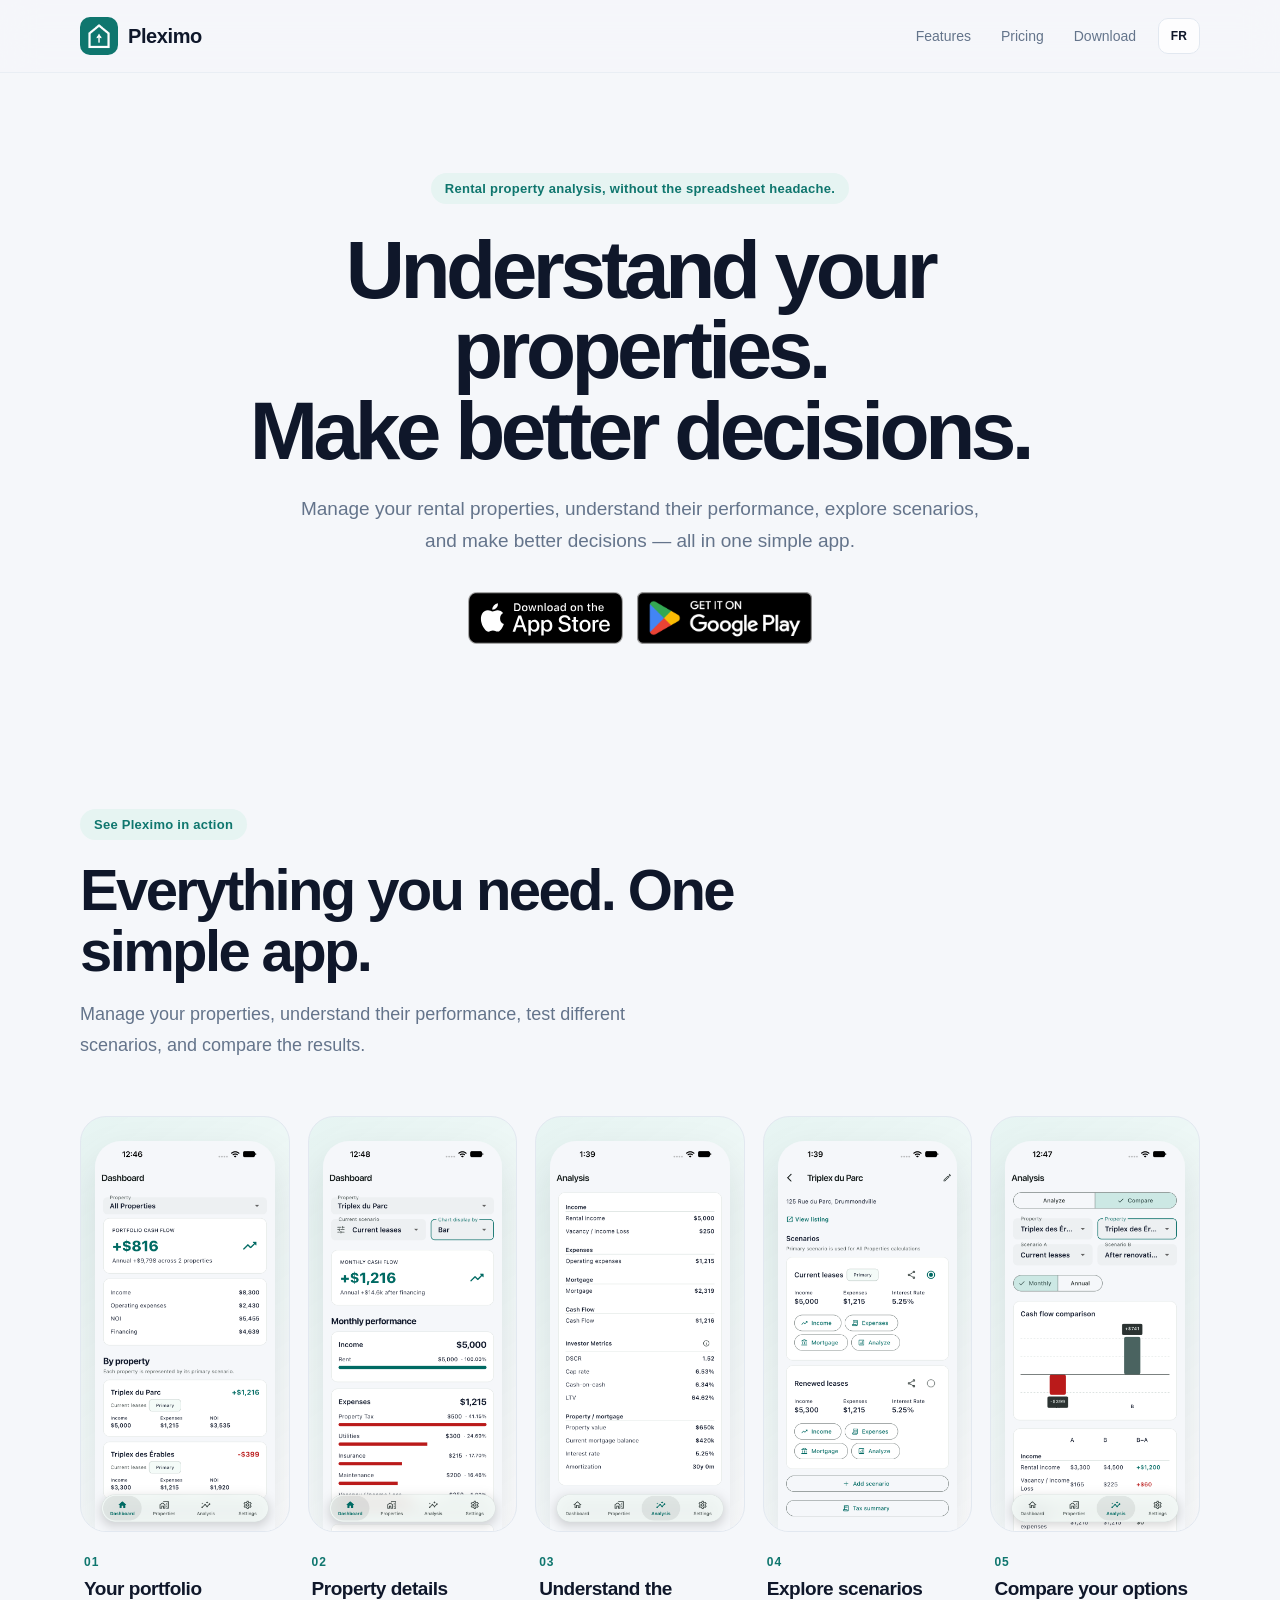
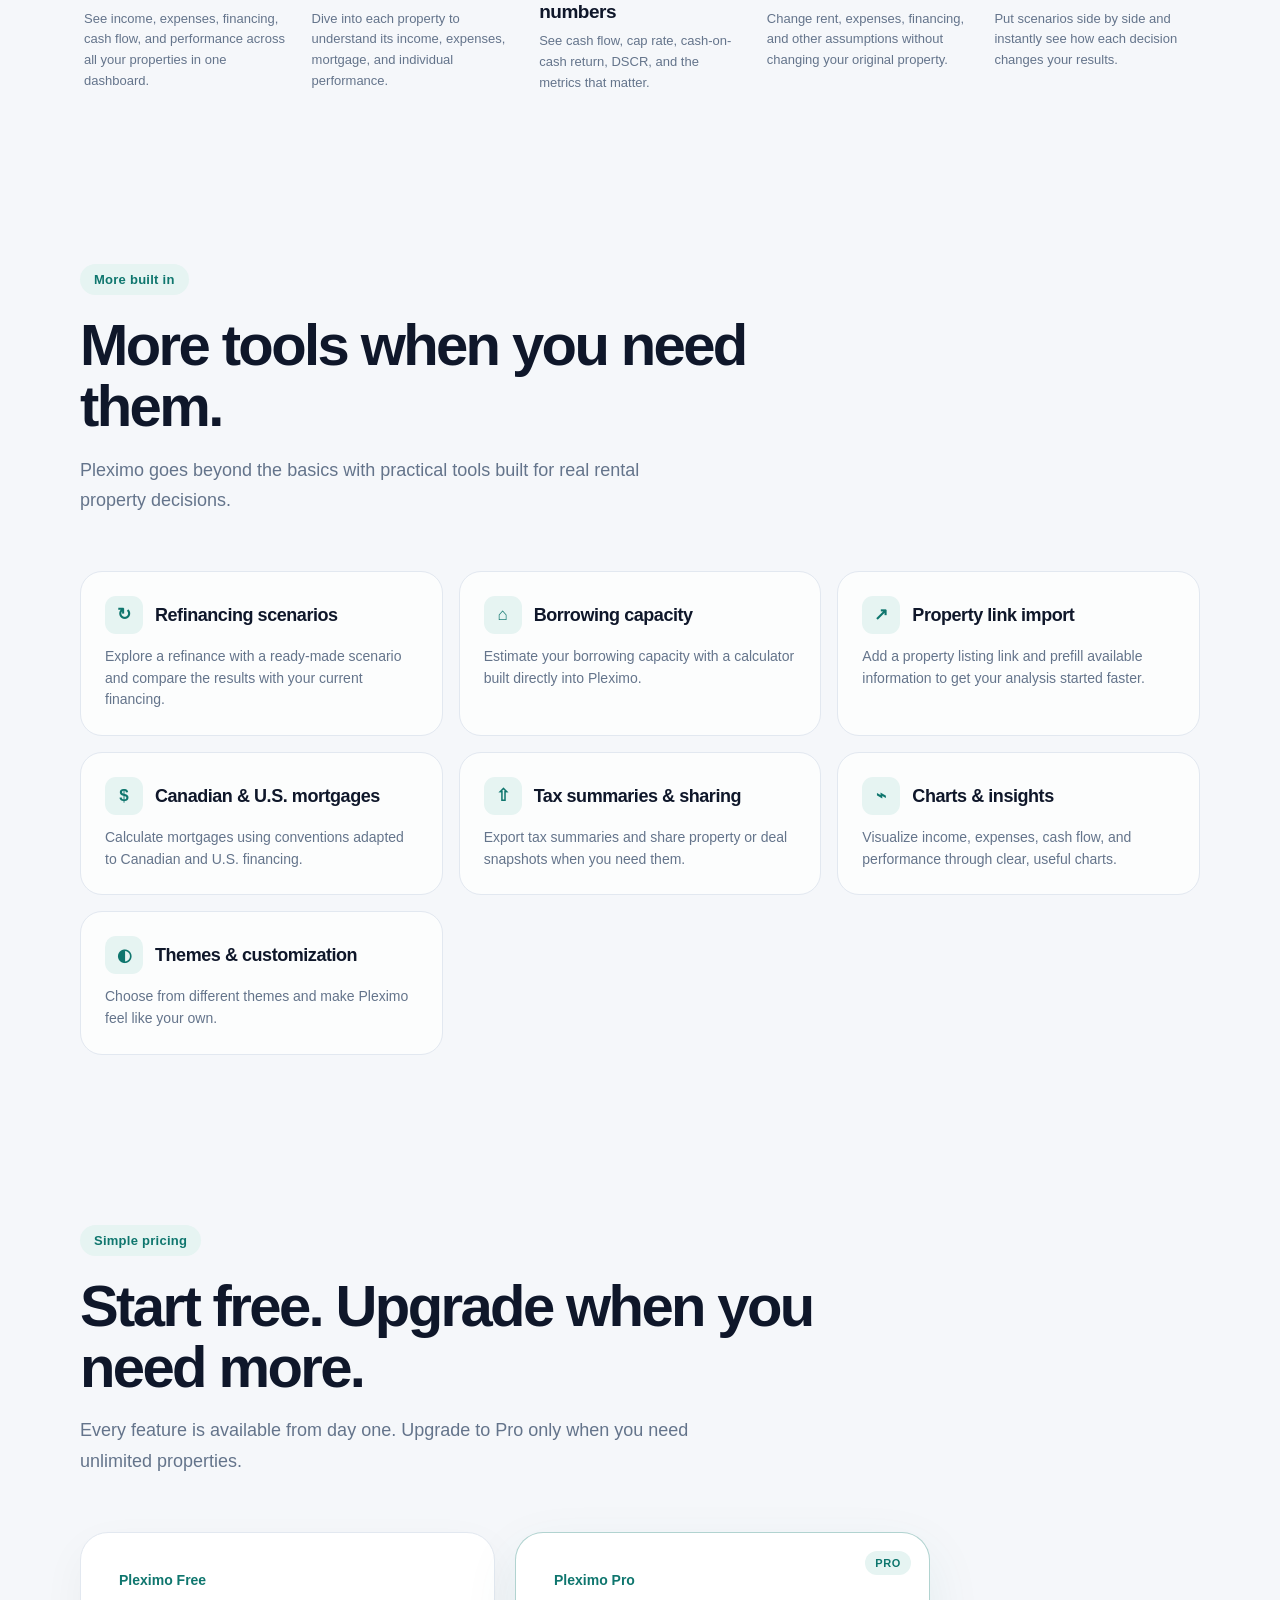
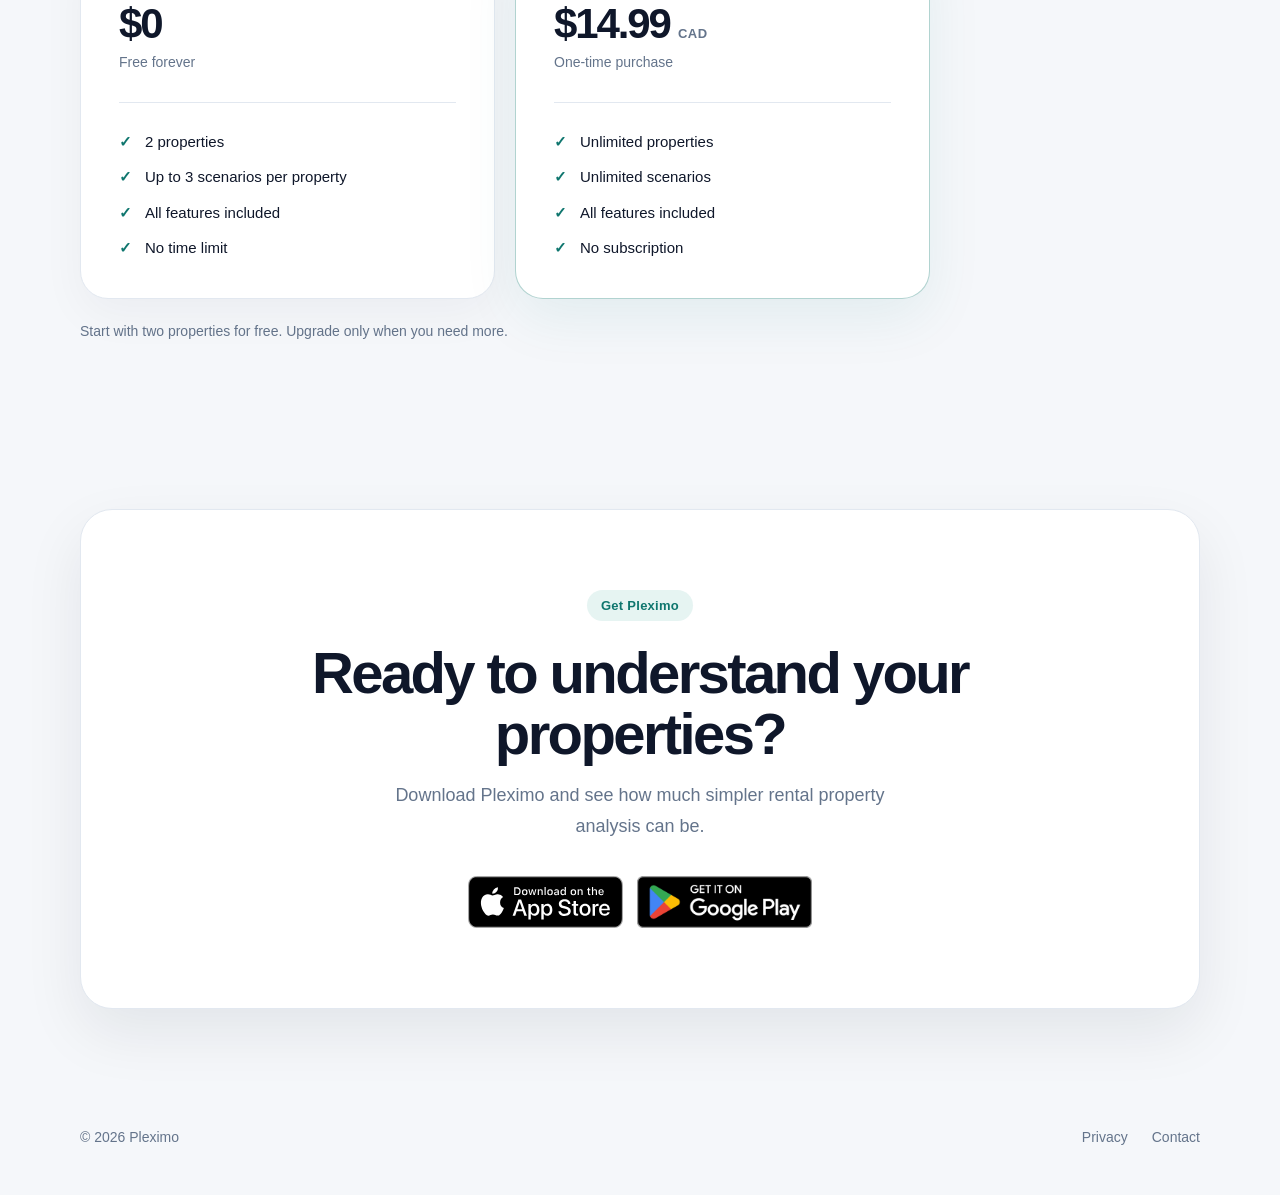
==== commit 805a535f: "Update Free plan copy to two properties and three scenarios each" ====
--- a/index.html
+++ b/index.html
@@ -428,8 +428,8 @@
           </div>
 
           <ul class="pricing-features">
-            <li>1 property</li>
-            <li>Up to 3 scenarios</li>
+            <li>2 properties</li>
+            <li>Up to 3 scenarios per property</li>
             <li>All features included</li>
             <li>No time limit</li>
           </ul>
@@ -474,7 +474,7 @@
 
 
       <p class="pricing-bottom">
-        Start with one property for free. Upgrade only when you need more.
+        Start with two properties for free. Upgrade only when you need more.
       </p>
 
     </section>
@@ -544,7 +544,7 @@
 
     <div>
       <a href="privacy.html">Privacy</a>
-      <a href="mailto:hello@example.com">Contact</a>
+      <a href="mailto:support@pleximoapp.ca">Contact</a>
     </div>
 
   </footer>
